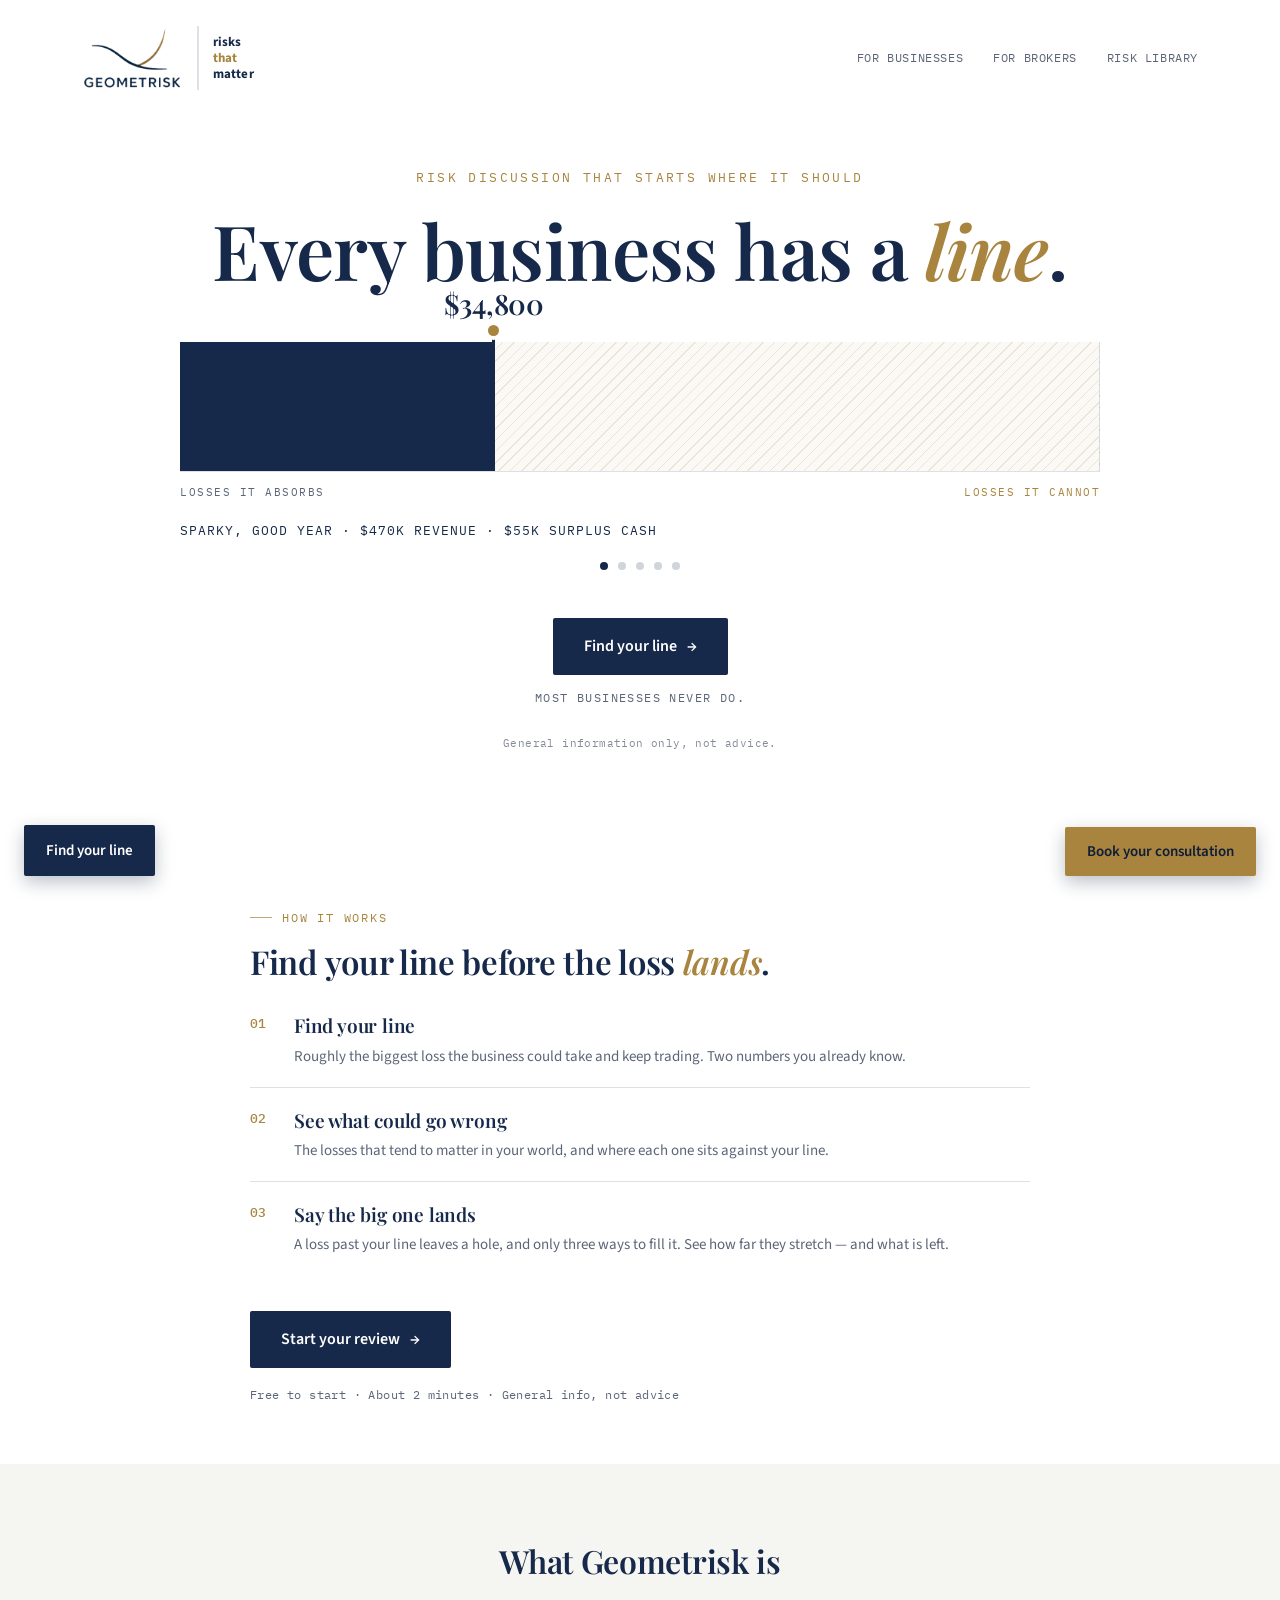
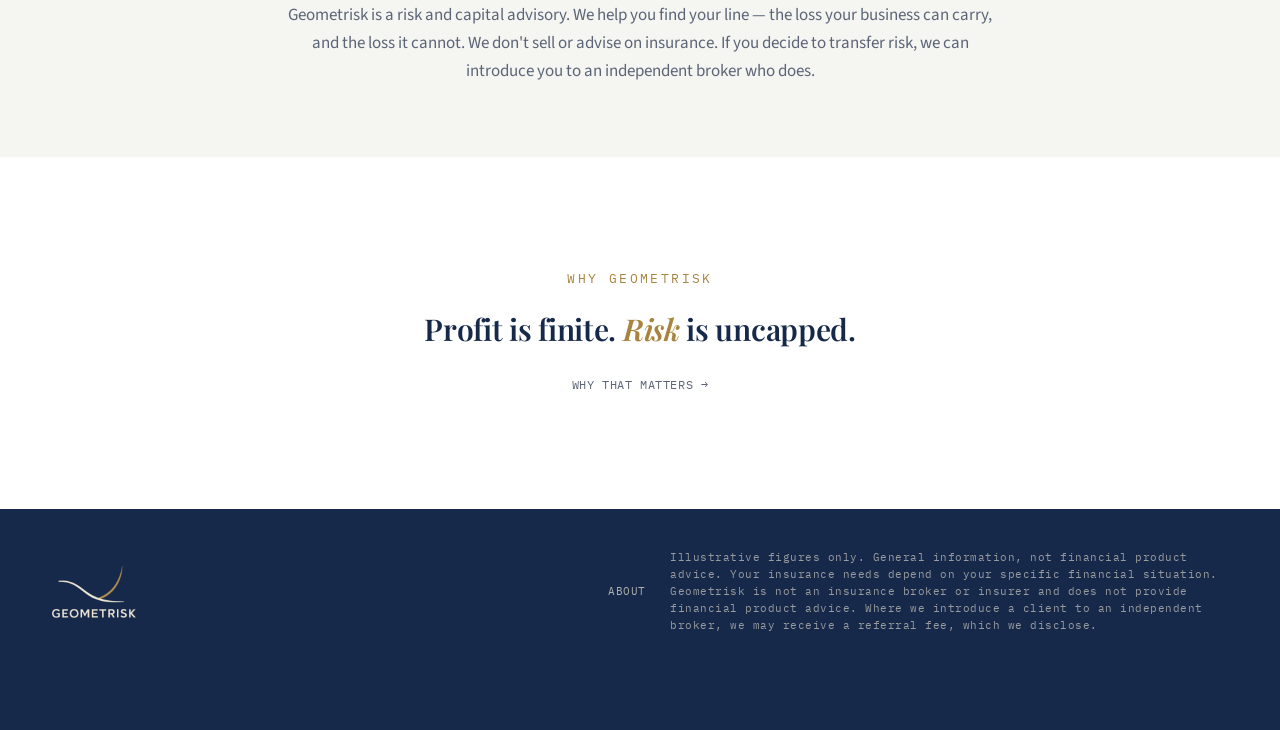
==== index.html @ 12a3a82d "Compliance: de-insure hero eyebrow, bare the broker referral, tighten fee disclosure Landing hero ey" ====
<!DOCTYPE html>
<html lang="en-AU">
<head>
<meta charset="UTF-8">
<meta name="viewport" content="width=device-width, initial-scale=1.0">
<title>Geometrisk · Every business has a line</title>
<meta name="description" content="Geometrisk is a risk and capital advisory. Find the loss your business can carry, and the line it cannot cross. General information only, not financial product advice.">
<link rel="preconnect" href="https://fonts.googleapis.com">
<link rel="preconnect" href="https://fonts.gstatic.com" crossorigin>
<link rel="icon" type="image/png" href="assets/geometrisk-logo.png">
<link href="https://fonts.googleapis.com/css2?family=Playfair+Display:ital,wght@0,500;0,600;0,700;1,500;1,600&family=Source+Sans+3:wght@300;400;500;600&family=IBM+Plex+Mono:wght@400;500&display=swap" rel="stylesheet">
<style>
  :root{
    --navy:#16294A; --deep:#0E1D38; --navy-2:#5A7099;
    --gold:#A8843E; --gold-soft:#C9A85F;
    --cream:#F5F5F2; --cream-hi:#FFFFFF;
    --ink:#1A2438; --muted:#5C6577;
    --line:rgba(22,41,74,.14);
    --line-light:rgba(241,232,214,.16);
    --serif:'Playfair Display',Georgia,serif;
    --body:'Source Sans 3',system-ui,sans-serif;
    --mono:'IBM Plex Mono',ui-monospace,monospace;
  }
  *{box-sizing:border-box;margin:0;padding:0}
  html{scroll-behavior:smooth}
  body{font-family:var(--body);color:var(--ink);background:var(--cream-hi);
       -webkit-font-smoothing:antialiased;line-height:1.55}

  /* ---------- nav ---------- */
  nav{position:relative;z-index:5;display:flex;align-items:center;
      justify-content:space-between;padding:26px 32px;max-width:1180px;margin:0 auto}
  .brand{display:flex;align-items:center;gap:14px}
  .brand .divider{width:2px;align-self:stretch;background:var(--line)}
  .brand .tagline{font-family:var(--body);font-weight:700;font-size:13px;letter-spacing:.2px;
                  text-transform:lowercase;line-height:1.25;color:var(--navy)}
  .brand .tagline .g{color:var(--gold)}
  .wordmark{text-decoration:none;display:flex;align-items:center}
  .wordmark .logoimg{height:64px;width:auto;display:block}
  .navlinks{display:flex;align-items:center;gap:30px}
  .navlinks a{font-family:var(--mono);font-size:12px;letter-spacing:.6px;text-transform:uppercase;
              color:var(--muted);text-decoration:none;transition:color .2s}
  .navlinks a:hover{color:var(--navy)}

  /* ---------- hero: the partition ---------- */
  .hero{padding:52px 32px 92px;max-width:1000px;margin:0 auto}
  .eyebrow{font-family:var(--mono);font-size:12.5px;letter-spacing:2.4px;text-transform:uppercase;
           color:var(--gold);margin-bottom:24px;text-align:center}
  h1{font-family:var(--serif);font-weight:600;font-size:clamp(40px,6.4vw,76px);
     line-height:1.03;letter-spacing:-.6px;color:var(--navy);text-align:center;margin:0 auto}
  h1 .ital{font-style:italic;color:var(--gold)}

  .lineblock{margin:52px auto 0;max-width:920px}
  .axis{position:relative;height:130px;border-bottom:1px solid var(--line)}

  .region{position:absolute;top:0;bottom:0;overflow:hidden}
  .region.carry{left:0;background:var(--navy);border-left:1px solid var(--line)}
  .region.cannot{right:0;border-right:1px solid var(--line);
    background:
      repeating-linear-gradient(-45deg, rgba(168,132,62,.18) 0 1px, transparent 1px 8px),
      rgba(168,132,62,.05);}

  .ghost{position:absolute;top:0;bottom:0;width:0;z-index:2;display:none}
  .ghost .gstroke{position:absolute;top:0;bottom:0;left:-1px;width:2px;background:var(--navy);opacity:.28}
  .ghost .gdot{position:absolute;top:-4px;left:-4px;width:8px;height:8px;border-radius:50%;
               background:var(--navy);opacity:.28}

  .theline{position:absolute;top:-12px;bottom:0;width:0;z-index:3}
  .theline .stroke{position:absolute;top:0;bottom:0;left:-1.25px;width:2.5px;background:var(--navy)}
  .theline .knob{position:absolute;top:-5px;left:-5.5px;width:11px;height:11px;border-radius:50%;
                 background:var(--gold);box-shadow:0 0 0 4px var(--cream-hi)}
  .theline .val{position:absolute;top:-48px;left:50%;transform:translateX(-50%);
                font-family:var(--serif);font-weight:600;font-size:28px;letter-spacing:-.3px;
                color:var(--navy);white-space:nowrap}

  .axislabels{margin-top:12px;display:flex;align-items:center;justify-content:space-between;
              font-family:var(--mono);font-size:11px;letter-spacing:1.5px;text-transform:uppercase}
  .axislabels .l{color:var(--muted)}
  .axislabels .r{color:var(--gold)}

  .herofade{transition:opacity .33s ease}
  .readout{margin-top:20px;display:flex;align-items:center;justify-content:space-between;
           gap:24px;flex-wrap:wrap}
  .who{font-family:var(--mono);font-size:12.5px;letter-spacing:1px;text-transform:uppercase;
       color:var(--navy);transition:color .3s ease}
  .dots{margin-top:22px;display:flex;justify-content:center;gap:10px}
  .dots button{width:8px;height:8px;border-radius:50%;border:none;padding:0;cursor:pointer;
               background:rgba(22,41,74,.2);transition:background .25s ease}
  .dots button.on{background:var(--navy)}

  .herocta{margin-top:48px;text-align:center}
  .herocta .sub{margin-top:14px;font-family:var(--mono);font-size:12px;letter-spacing:1.4px;
                text-transform:uppercase;color:var(--muted)}
  .herodisc{margin-top:28px;text-align:center;font-family:var(--mono);font-size:11px;
            letter-spacing:.4px;color:var(--muted);opacity:.75}

  /* ---------- panels ---------- */
  .split{display:block}
  .panel{padding:64px 32px 60px;max-width:844px;margin:0 auto}
  .panel.biz{background:var(--cream-hi)}
  .panel .plabel{font-family:var(--mono);font-size:12px;letter-spacing:1.8px;text-transform:uppercase;
                 margin-bottom:16px;display:flex;align-items:center;gap:10px}
  .panel.biz .plabel{color:var(--gold)}
  .plabel::before{content:"";width:22px;height:1px;background:currentColor;opacity:.7}
  .panel h2{font-family:var(--serif);font-weight:600;font-size:clamp(25px,2.9vw,33px);
            line-height:1.1;letter-spacing:-.3px;margin-bottom:32px}
  .panel.biz h2{color:var(--navy)}
  .panel h2 .ital{font-style:italic;color:var(--gold)}
  .steps{list-style:none;margin-bottom:36px}
  .step{display:flex;gap:18px;padding:18px 0;border-top:1px solid var(--line)}
  .step:first-child{border-top:none;padding-top:0}
  .step .num{font-family:var(--mono);font-size:13px;font-weight:500;padding-top:3px;min-width:26px}
  .panel.biz .num{color:var(--gold)}
  .step .txt strong{display:block;font-family:var(--serif);font-weight:600;font-size:19px;
                    letter-spacing:-.2px;margin-bottom:3px}
  .panel.biz .txt strong{color:var(--navy)}
  .step .txt span{font-size:15px;line-height:1.5}
  .panel.biz .txt span{color:var(--muted)}
  .cta{display:inline-flex;align-items:center;gap:10px;font-family:var(--body);font-weight:600;
       font-size:16px;padding:15px 30px;border-radius:2px;text-decoration:none;cursor:pointer;
       border:1px solid transparent;transition:all .22s ease}
  .cta .arw{transition:transform .22s ease}
  .cta:hover .arw{transform:translateX(4px)}
  .cta.solid{background:var(--navy);color:var(--cream-hi)}
  .cta.solid:hover{background:var(--deep)}
  .cta.gold{background:var(--gold);color:var(--deep)}
  .cta.gold:hover{background:var(--gold-soft)}
  .chips{margin-top:18px;font-family:var(--mono);font-size:11.5px;letter-spacing:.4px;color:var(--muted)}


  /* ---------- positioning band ---------- */
  .whatis{background:var(--cream);padding:72px 32px}
  .whatis .win{max-width:720px;margin:0 auto;text-align:center}
  .whatis h2{font-family:var(--serif);font-weight:600;font-size:clamp(24px,2.8vw,32px);
             letter-spacing:-.3px;color:var(--navy);margin-bottom:16px}
  .whatis p{font-size:17px;color:var(--muted);line-height:1.65}

  /* ---------- referral: floating button + panel ---------- */
  .fab{position:fixed;right:24px;bottom:24px;z-index:60;background:var(--gold);color:var(--deep);
       border:none;border-radius:2px;padding:14px 22px;font-family:var(--body);font-weight:600;
       font-size:15px;cursor:pointer;box-shadow:0 6px 18px rgba(14,29,56,.28);transition:background .22s ease}
  .fab:hover{background:var(--gold-soft)}
  .fabline{position:fixed;left:24px;bottom:24px;z-index:60;background:var(--navy);color:var(--cream-hi);
           border-radius:2px;padding:14px 22px;font-family:var(--body);font-weight:600;font-size:15px;
           text-decoration:none;box-shadow:0 6px 18px rgba(14,29,56,.28);transition:background .22s ease}
  .fabline:hover{background:var(--deep)}
  @media (max-width:700px){ .fabline{display:none} }
  .whygeo{padding:112px 32px;text-align:center}
  .whygeo .wgline{font-family:var(--serif);font-weight:600;font-size:clamp(23px,3vw,30px);
                  line-height:1.12;letter-spacing:-.3px;color:var(--navy);margin-bottom:26px}
  .whygeo .wgline .ital{font-style:italic;color:var(--gold)}
  .wglink{font-family:var(--mono);font-size:12px;letter-spacing:.6px;text-transform:uppercase;
          color:var(--muted);text-decoration:none;transition:color .2s}
  .wglink:hover{color:var(--gold)}
  .foot .fright{display:flex;align-items:center;gap:24px;flex-wrap:wrap}
  .fabout{font-family:var(--mono);font-size:11px;letter-spacing:.6px;text-transform:uppercase;
          color:rgba(241,232,214,.7);text-decoration:none;transition:color .2s}
  .fabout:hover{color:#fff}
  .overlay{position:fixed;inset:0;z-index:70;background:rgba(14,29,56,.55);display:none;
           align-items:flex-start;justify-content:center;padding:6vh 20px 40px;overflow-y:auto}
  .overlay.open{display:flex}
  .modal{background:var(--cream-hi);border-radius:4px;max-width:480px;width:100%;
         padding:34px 32px;position:relative}
  .modal .mclose{position:absolute;top:12px;right:12px;background:none;border:none;font-size:24px;
                 line-height:1;color:var(--muted);cursor:pointer;padding:6px}
  .modal .mclose:hover{color:var(--navy)}
  .modal h3{font-family:var(--serif);font-weight:600;font-size:24px;color:var(--navy);
            line-height:1.15;margin-bottom:10px}
  .modal .mnote{font-size:14px;color:var(--muted);margin-bottom:20px}
  .modal.booking{max-width:820px}
  #bookingEmbed iframe{display:block;width:100%;height:620px;border:1px solid var(--line);border-radius:4px;background:#fff}

  footer{background:var(--navy);color:rgba(241,232,214,.6);padding:40px 32px 96px}
  .foot{max-width:1180px;margin:0 auto;display:flex;align-items:center;
        justify-content:space-between;gap:24px;flex-wrap:wrap}
  .foot .fmark{display:flex;align-items:center;text-decoration:none}
  .foot .fmark img{height:56px;width:auto;display:block}
  .foot .disc{font-family:var(--mono);font-size:11px;letter-spacing:.5px;max-width:560px}

  a:focus-visible,.cta:focus-visible{outline:2px solid var(--gold);outline-offset:3px;border-radius:2px}
  @media (prefers-reduced-motion:reduce){
    .region,.theline,.who,.herofade{transition:none}
    html{scroll-behavior:auto}
  }
  @media (max-width:860px){
    .panel{padding:48px 30px}
    .navlinks{display:none}
    .hero{padding:28px 24px 64px}
    .lineblock{margin-top:44px}
    .axis{height:108px}
    .theline .val{font-size:22px;top:-42px}
    .axislabels{font-size:9.5px;letter-spacing:1px}
    .readout{flex-direction:column;gap:14px}
  }
</style>
</head>
<body>

<nav>
  <div class="brand">
    <a class="wordmark" href="#">
      <img class="logoimg" src="assets/geometrisk-logo.png" alt="Geometrisk">
    </a>
    <div class="divider"></div>
    <div class="tagline">risks<br><span class="g">that</span><br>matter</div>
  </div>
  <div class="navlinks">
    <a href="#businesses">For businesses</a>
    <a href="for-brokers.html">For brokers</a>
    <a href="methodology.html">Risk Library</a>
  </div>
</nav>

<!-- ============ HERO: THE PARTITION ============ -->
<header class="hero">
  <div class="eyebrow">Risk discussion that starts where it should</div>
  <h1>Every business has a <span class="ital">line</span>.</h1>

  <div class="lineblock">
    <div class="herofade" id="heroFade">
      <div class="axis">
        <div class="region carry" id="regionCarry" style="right:65.9%"></div>
        <div class="region cannot" id="regionCannot" style="left:34.1%"></div>
        <div class="ghost" id="ghostTick"><span class="gstroke"></span><span class="gdot"></span></div>
        <div class="theline" id="theline" style="left:34.1%">
          <span class="val" id="lineVal">$34,800</span>
          <span class="stroke"></span>
          <span class="knob"></span>
        </div>
      </div>
      <div class="axislabels">
        <span class="l">Losses it absorbs</span>
        <span class="r">Losses it cannot</span>
      </div>
      <div class="readout">
        <div class="who" id="who">Sparky, good year · $470k revenue · $55k surplus cash</div>
      </div>
    </div>
    <div class="dots" id="heroDots"></div>

    <div class="herocta">
      <a class="cta solid" href="find-your-line.html">Find your line <span class="arw">&rarr;</span></a>
      <div class="sub">Most businesses never do.</div>
    </div>
    <div class="herodisc">General information only, not advice.</div>
  </div>
</header>

<!-- ============ FOR BUSINESSES ============ -->
<main class="split">
  <section class="panel biz" id="businesses">
    <div class="plabel">How it works</div>
    <h2>Find your line before the loss <span class="ital">lands</span>.</h2>
    <ol class="steps">
      <li class="step"><span class="num">01</span><span class="txt">
        <strong>Find your line</strong>
        <span>Roughly the biggest loss the business could take and keep trading. Two numbers you already know.</span></span></li>
      <li class="step"><span class="num">02</span><span class="txt">
        <strong>See what could go wrong</strong>
        <span>The losses that tend to matter in your world, and where each one sits against your line.</span></span></li>
      <li class="step"><span class="num">03</span><span class="txt">
        <strong>Say the big one lands</strong>
        <span>A loss past your line leaves a hole, and only three ways to fill it. See how far they stretch &mdash; and what is left.</span></span></li>
    </ol>
    <a class="cta solid" href="find-your-line.html">Start your review <span class="arw">&rarr;</span></a>
    <div class="chips">Free to start · About 2 minutes · General info, not advice</div>
  </section>
</main>

<!-- ============ WHAT GEOMETRISK IS ============ -->
<section class="whatis">
  <div class="win">
    <h2>What Geometrisk is</h2>
    <p>Geometrisk is a risk and capital advisory. We help you find your line &mdash; the loss your business can carry, and the loss it cannot. We don't sell or advise on insurance. If you decide to transfer risk, we can introduce you to an independent broker who does.</p>
  </div>
</section>

<button class="fab" id="fabAdvisor" type="button">Book your consultation</button>

<a class="fabline" href="find-your-line.html">Find your line</a>

<div class="overlay" id="advOverlay" role="dialog" aria-modal="true" aria-labelledby="advTitle">
  <div class="modal booking">
    <button class="mclose" id="advClose" type="button" aria-label="Close">&times;</button>
    <h3 id="advTitle">Book your consultation</h3>
    <p class="mnote">A 30-minute look at your line and your list, and a couple of moves you can actually make. No pitch. Pick a time that suits.</p>
    <div id="bookingEmbed">
      <iframe id="bookingFrame" title="Book a consultation" loading="lazy"
              data-src="https://calendar.google.com/calendar/appointments/schedules/AcZssZ0TeMW59az6l0kuB2lBWGXXpeA4s1Cl8Jg3SaHPuk0Yoe3REX5TW5AF_lgUrPgbJNw7KQ0ZUQzE?gv=true"
              src="about:blank" frameborder="0"></iframe>
    </div>
  </div>
</div>

<!-- ============ WHY GEOMETRISK ============ -->
<section class="whygeo">
  <div class="eyebrow">Why Geometrisk</div>
  <div class="wgline">Profit is finite. <span class="ital">Risk</span> is uncapped.</div>
  <a class="wglink" href="about.html">Why that matters &rarr;</a>
</section>

<footer>
  <div class="foot">
    <a class="fmark" href="index.html" aria-label="Geometrisk">
      <img src="assets/geometrisk-logo-light.png" alt="Geometrisk">
    </a>
    <div class="fright">
      <a class="fabout" href="about.html">About</a>
      <div class="disc">Illustrative figures only. General information, not financial product advice. Your insurance needs depend on your specific financial situation. Geometrisk is not an insurance broker or insurer and does not provide financial product advice. Where we introduce a client to an independent broker, we may receive a referral fee, which we disclose.</div>
    </div>
  </div>
</footer>

<script>
(function(){
  var reduce = window.matchMedia('(prefers-reduced-motion: reduce)').matches;
  var fmtFull=function(n){ return '$'+n.toLocaleString('en-AU'); };

  /* ---------------- HERO: the partition ---------------- */
  // Each business appears in a good year, then slides to its lean year.
  // Marker position = ln((line / revenue) * 52) / ln(52) as a %, floored at
  // 2% — precomputed to match the Step 1 calculator; never placed by hand.
  var BUSINESSES=[
    { good:{line:34800,  pos:34.1, caption:'Sparky, good year · $470k revenue · $55k surplus cash'},
      lean:{line:12600,  pos:15.9, caption:'Sparky, lean year · $350k revenue · $20k surplus cash'} },
    { good:{line:82200,  pos:37.3, caption:'Café, good year · $980k revenue · $130k surplus cash'},
      lean:{line:31600,  pos:19.5, caption:'Café, lean year · $760k revenue · $50k surplus cash'} },
    { good:{line:94800,  pos:29.3, caption:'Shop, good year · $1.55m revenue · $150k surplus cash'},
      lean:{line:34800,  pos:11.5, caption:'Shop, lean year · $1.15m revenue · $55k surplus cash'} },
    { good:{line:151700, pos:44.7, caption:'Dental practice, good year · $1.35m revenue · $240k surplus cash'},
      lean:{line:63200,  pos:28.9, caption:'Dental practice, lean year · $1.05m revenue · $100k surplus cash'} },
    { good:{line:126400, pos:6.9,  caption:'Timber mill, good year · $5.0m revenue · $200k surplus cash'},
      lean:{line:44200,  pos:2.0,  caption:'Timber mill, lean year · $3.8m revenue · $70k surplus cash'} }
  ];
  var HOLD=2500, SLIDE=1100, FADE=330, MUTED_NAVY='#7C8AA3';
  var easeHero=function(t){ return t<.5 ? 2*t*t : 1-Math.pow(-2*t+2,2)/2; };
  var carry=document.getElementById('regionCarry'),
      cannot=document.getElementById('regionCannot'),
      tl=document.getElementById('theline'),
      val=document.getElementById('lineVal'),
      who=document.getElementById('who'),
      heroFade=document.getElementById('heroFade'),
      ghost=document.getElementById('ghostTick'),
      dotsEl=document.getElementById('heroDots'),
      heroTimers=[], heroRaf=null, bizIdx=0;

  function heroPos(p){
    var pct=Math.max(2,Math.min(100,p));
    carry.style.right=(100-pct)+'%';
    cannot.style.left=pct+'%';
    tl.style.left=pct+'%';
  }
  function heroVal(n){ val.textContent=fmtFull(Math.round(n)); }

  var heroDots=BUSINESSES.map(function(_,i){
    var b=document.createElement('button');
    b.type='button';
    b.setAttribute('aria-label','Show business '+(i+1));
    b.addEventListener('click',function(){ showBiz(i); });
    dotsEl.appendChild(b);
    return b;
  });

  function showBiz(i){
    heroTimers.forEach(clearTimeout); heroTimers=[];
    if(heroRaf) cancelAnimationFrame(heroRaf);
    bizIdx=i;
    heroDots.forEach(function(d,j){ d.className = j===i ? 'on' : ''; });
    var biz=BUSINESSES[i];
    ghost.style.display='none';
    heroFade.style.opacity='1';
    who.textContent=biz.good.caption;
    who.style.color='var(--navy)';
    heroPos(biz.good.pos); heroVal(biz.good.line);

    heroTimers.push(setTimeout(function(){
      ghost.style.left=biz.good.pos+'%';
      ghost.style.display='block';
      who.textContent=biz.lean.caption;
      who.style.color=MUTED_NAVY;
      if(reduce){
        heroPos(biz.lean.pos); heroVal(biz.lean.line);
      } else {
        var start=performance.now();
        var step=function(now){
          var t=Math.min(1,(now-start)/SLIDE), e=easeHero(t);
          heroVal(biz.good.line+(biz.lean.line-biz.good.line)*e);
          heroPos(biz.good.pos+(biz.lean.pos-biz.good.pos)*e);
          if(t<1) heroRaf=requestAnimationFrame(step);
        };
        heroRaf=requestAnimationFrame(step);
      }
    },HOLD));

    var leanEnd=HOLD+(reduce?0:SLIDE)+HOLD;
    heroTimers.push(setTimeout(function(){ heroFade.style.opacity='0'; },leanEnd));
    heroTimers.push(setTimeout(function(){ showBiz((bizIdx+1)%BUSINESSES.length); },leanEnd+FADE));
  }
  showBiz(0);

})();
</script>



<script>
/* ---------------- BOOKING: floating button + calendar modal ---------------- */
(function(){
  "use strict";
  var overlay=document.getElementById('advOverlay'),
      frame=document.getElementById('bookingFrame');

  function open(){
    // load the Google Appointment Schedule on first open only
    if(frame.getAttribute('src')==='about:blank') frame.setAttribute('src',frame.dataset.src);
    overlay.classList.add('open');document.body.style.overflow='hidden';
  }
  function close(){overlay.classList.remove('open');document.body.style.overflow='';}
  document.getElementById('fabAdvisor').addEventListener('click',open);
  document.getElementById('advClose').addEventListener('click',close);
  overlay.addEventListener('click',function(e){if(e.target===overlay)close();});
  document.addEventListener('keydown',function(e){if(e.key==='Escape'&&overlay.classList.contains('open'))close();});
})();
</script>

</body>
</html>
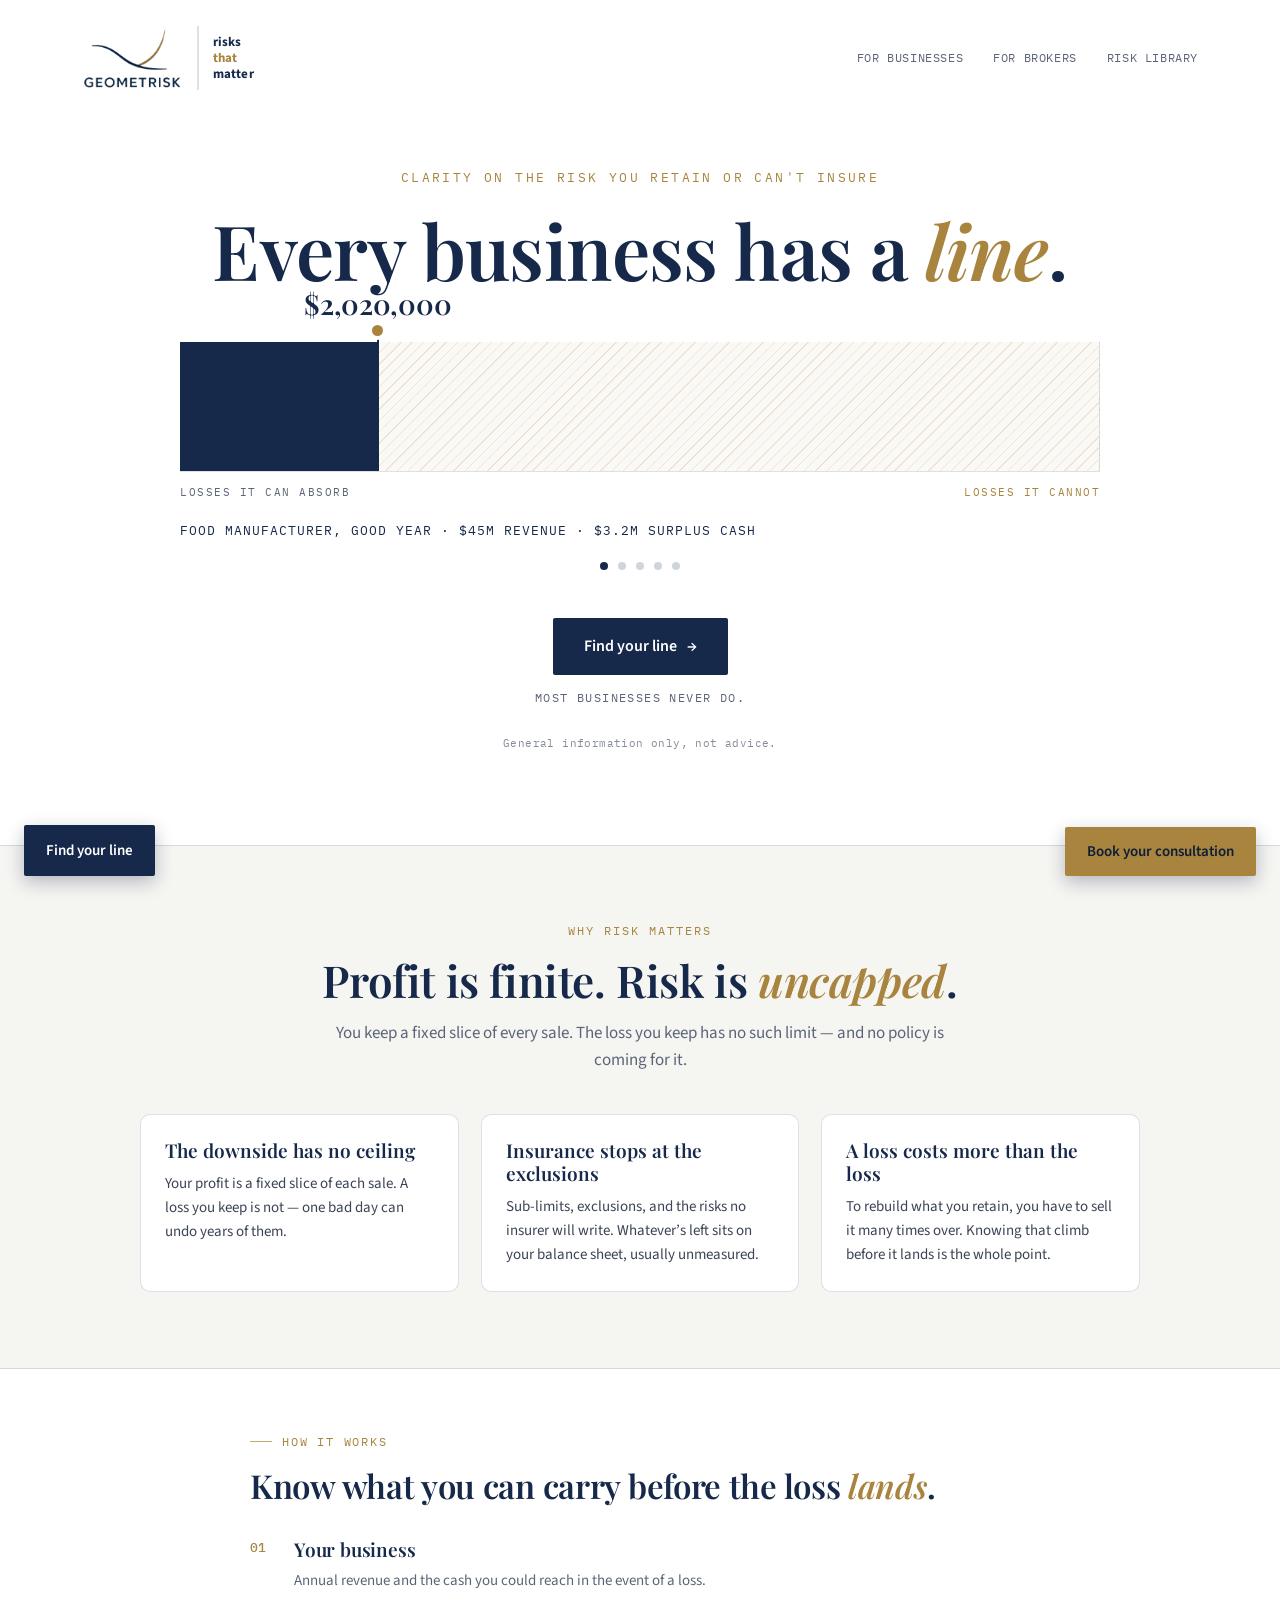
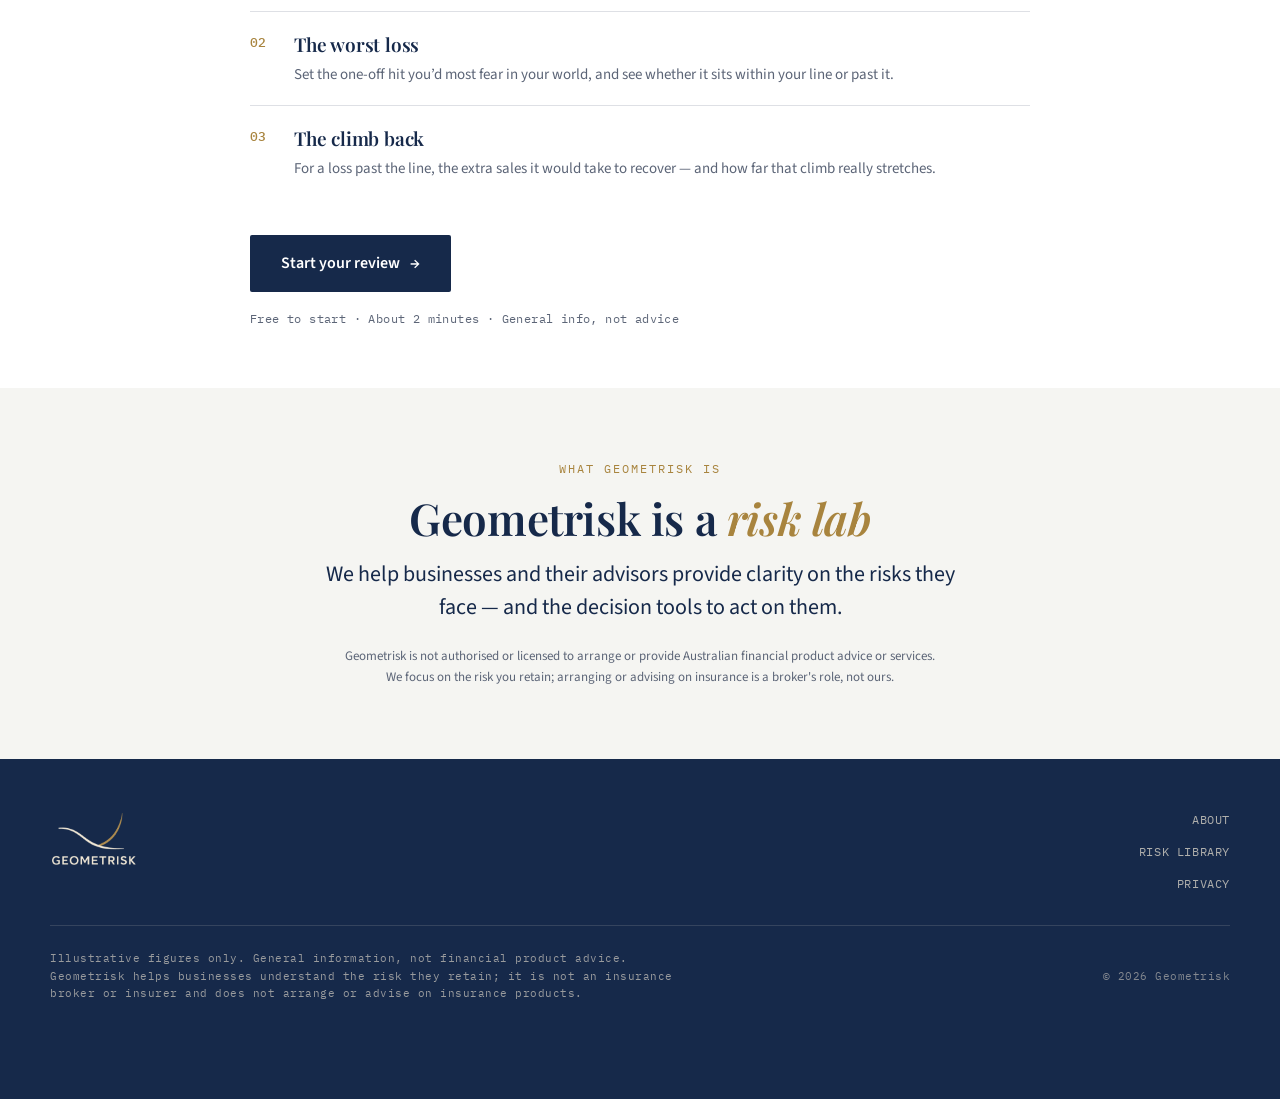
==== commit 372db29e: "Landing copy, footer nav, privacy policy, live form endpoint - Rework landing 'How it works' and 'Wh" ====
--- a/index.html
+++ b/index.html
@@ -129,10 +129,70 @@
 
   /* ---------- positioning band ---------- */
   .whatis{background:var(--cream);padding:72px 32px}
-  .whatis .win{max-width:720px;margin:0 auto;text-align:center}
-  .whatis h2{font-family:var(--serif);font-weight:600;font-size:clamp(24px,2.8vw,32px);
-             letter-spacing:-.3px;color:var(--navy);margin-bottom:16px}
-  .whatis p{font-size:17px;color:var(--muted);line-height:1.65}
+  .whatis .win{max-width:760px;margin:0 auto;text-align:center}
+  .whatis h2{font-family:var(--serif);font-weight:600;font-size:clamp(28px,3.8vw,44px);
+             line-height:1.08;letter-spacing:-.4px;color:var(--navy);margin-bottom:16px}
+  .whatis h2 .ital{font-style:italic;color:var(--gold)}
+  .whatis strong{font-weight:700;color:var(--navy)}
+  .whatis strong.g{color:var(--gold)}
+  .whatis .wlead{font-size:clamp(18px,2.2vw,22px);line-height:1.5;color:var(--navy);
+                 max-width:640px;margin:0 auto 22px}
+  .whatis .qintro{font-size:16px;color:var(--muted);line-height:1.55;max-width:560px;margin:0 auto}
+  .whatis .qbox{list-style:none;max-width:680px;margin:26px auto 30px;padding:0;text-align:left;
+                display:grid;grid-template-columns:repeat(auto-fit,minmax(230px,1fr));gap:16px 40px}
+  .whatis .qbox li{position:relative;padding-left:22px;font-size:16px;color:var(--navy);line-height:1.5}
+  .whatis .qbox li::before{content:"";position:absolute;left:2px;top:9px;width:7px;height:7px;
+                           border-radius:50%;background:var(--gold)}
+  .whatis .wdisc{font-size:13px;color:var(--muted);line-height:1.6;max-width:600px;margin:0 auto}
+
+  /* Why it matters — qualitative */
+  .whymatters{background:var(--cream);padding:76px 32px;border-top:1px solid var(--line);border-bottom:1px solid var(--line)}
+  .whymatters .win{max-width:1000px;margin:0 auto;text-align:center}
+  .whymatters .wmtag,.whatis .wmtag{font-family:var(--mono);font-size:12px;letter-spacing:2px;text-transform:uppercase;color:var(--gold);margin-bottom:16px}
+  .whymatters h2{font-family:var(--serif);font-weight:600;font-size:clamp(28px,3.8vw,44px);line-height:1.08;letter-spacing:-.4px;color:var(--navy);margin-bottom:16px}
+  .whymatters h2 .ital{font-style:italic;color:var(--gold)}
+  .whymatters .wmlead{font-size:17px;color:var(--muted);line-height:1.6;max-width:620px;margin:0 auto 40px}
+  .wmgrid{display:grid;grid-template-columns:repeat(3,1fr);gap:22px;text-align:left}
+  .wmcard{background:var(--cream-hi);border:1px solid var(--line);border-radius:10px;padding:24px 24px}
+  .wmcard h4{font-family:var(--serif);font-weight:600;font-size:19px;color:var(--navy);margin-bottom:10px;line-height:1.2}
+  .wmcard p{font-size:15px;line-height:1.6;color:var(--ink);opacity:.85}
+  @media(max-width:760px){ .wmgrid{grid-template-columns:1fr} }
+
+  /* Why that matters — recovery calculator */
+  .whyfin{background:var(--cream-hi);padding:78px 32px;border-top:1px solid var(--line)}
+  .whyfin .win{max-width:760px;margin:0 auto;text-align:center}
+  .whyfin .plabel{font-family:var(--mono);font-size:12px;letter-spacing:2px;text-transform:uppercase;
+                  color:var(--gold);margin-bottom:16px}
+  .whyfin h2{font-family:var(--serif);font-weight:600;font-size:clamp(28px,3.6vw,44px);
+             line-height:1.08;letter-spacing:-.4px;color:var(--navy);margin-bottom:16px}
+  .whyfin h2 .ital{font-style:italic;color:var(--gold)}
+  .whyfin .lead{font-size:17px;color:var(--muted);line-height:1.6;max-width:600px;margin:0 auto 30px}
+
+  .recover{max-width:620px;margin:0 auto;text-align:left;border:1px solid var(--line);
+           border-radius:10px;background:var(--cream);padding:26px 28px 28px}
+  .recover .ctrls{display:grid;grid-template-columns:1fr 1fr;gap:22px 30px;margin-bottom:24px}
+  .recover .clab{font-family:var(--mono);font-size:11px;letter-spacing:1.2px;text-transform:uppercase;
+                 color:var(--muted);margin-bottom:6px}
+  .recover .val{display:block;font-family:var(--serif);font-weight:600;font-size:23px;
+                color:var(--navy);margin-bottom:10px;line-height:1}
+  .recover input[type=range]{width:100%;accent-color:var(--gold);cursor:pointer;margin:0}
+  .recover .head{font-size:17px;color:var(--navy);line-height:1.5;margin:2px 0 22px}
+  .recover .head b{color:var(--gold);font-weight:700;white-space:nowrap}
+  .recover .barrow{margin-bottom:16px}
+  .recover .barrow:last-of-type{margin-bottom:0}
+  .recover .barlab{display:flex;justify-content:space-between;align-items:baseline;gap:12px;
+                   font-family:var(--mono);font-size:11px;letter-spacing:.5px;text-transform:uppercase;
+                   color:var(--muted);margin-bottom:6px}
+  .recover .barlab b{font-family:var(--serif);font-size:15px;letter-spacing:0;text-transform:none;
+                     font-weight:600;color:var(--navy)}
+  .recover .track{height:26px;background:rgba(22,41,74,.06);border-radius:4px;overflow:hidden}
+  .recover .fill{height:100%;border-radius:4px}
+  .recover .fill.rev{background:var(--navy);width:100%}
+  .recover .fill.prof{background:var(--gold);width:12%;transition:width .3s ease}
+  .recover .mult{margin-top:22px;padding-top:18px;border-top:1px solid var(--line);
+                 font-size:15px;line-height:1.5;color:var(--muted);text-align:center}
+  .recover .mult b{color:var(--navy);font-weight:700}
+  @media (max-width:560px){ .recover .ctrls{grid-template-columns:1fr;gap:18px} }
 
   /* ---------- referral: floating button + panel ---------- */
   .fab{position:fixed;right:24px;bottom:24px;z-index:60;background:var(--gold);color:var(--deep);
@@ -144,17 +204,18 @@
            text-decoration:none;box-shadow:0 6px 18px rgba(14,29,56,.28);transition:background .22s ease}
   .fabline:hover{background:var(--deep)}
   @media (max-width:700px){ .fabline{display:none} }
-  .whygeo{padding:112px 32px;text-align:center}
+  .whygeo{padding:88px 32px;text-align:center;background:var(--cream);
+          border-top:1px solid var(--line);border-bottom:1px solid var(--line)}
   .whygeo .wgline{font-family:var(--serif);font-weight:600;font-size:clamp(23px,3vw,30px);
                   line-height:1.12;letter-spacing:-.3px;color:var(--navy);margin-bottom:26px}
   .whygeo .wgline .ital{font-style:italic;color:var(--gold)}
   .wglink{font-family:var(--mono);font-size:12px;letter-spacing:.6px;text-transform:uppercase;
           color:var(--muted);text-decoration:none;transition:color .2s}
   .wglink:hover{color:var(--gold)}
-  .foot .fright{display:flex;align-items:center;gap:24px;flex-wrap:wrap}
-  .fabout{font-family:var(--mono);font-size:11px;letter-spacing:.6px;text-transform:uppercase;
+  .fnav{display:flex;flex-direction:column;gap:13px;align-items:flex-end;margin:0 0 0 auto;padding:0;text-align:right}
+  .fnav a{font-family:var(--mono);font-size:12px;letter-spacing:.6px;text-transform:uppercase;
           color:rgba(241,232,214,.7);text-decoration:none;transition:color .2s}
-  .fabout:hover{color:#fff}
+  .fnav a:hover{color:#fff}
   .overlay{position:fixed;inset:0;z-index:70;background:rgba(14,29,56,.55);display:none;
            align-items:flex-start;justify-content:center;padding:6vh 20px 40px;overflow-y:auto}
   .overlay.open{display:flex}
@@ -169,12 +230,17 @@
   .modal.booking{max-width:820px}
   #bookingEmbed iframe{display:block;width:100%;height:620px;border:1px solid var(--line);border-radius:4px;background:#fff}
 
-  footer{background:var(--navy);color:rgba(241,232,214,.6);padding:40px 32px 96px}
-  .foot{max-width:1180px;margin:0 auto;display:flex;align-items:center;
-        justify-content:space-between;gap:24px;flex-wrap:wrap}
+  footer{background:var(--navy);color:rgba(241,232,214,.6);padding:52px 32px 96px}
+  .foot{max-width:1180px;margin:0 auto;display:flex;align-items:flex-start;
+        justify-content:flex-start;gap:32px;flex-wrap:wrap}
   .foot .fmark{display:flex;align-items:center;text-decoration:none}
   .foot .fmark img{height:56px;width:auto;display:block}
-  .foot .disc{font-family:var(--mono);font-size:11px;letter-spacing:.5px;max-width:560px}
+  .footbar{max-width:1180px;margin:32px auto 0;padding-top:24px;
+           border-top:1px solid rgba(241,232,214,.14);display:flex;align-items:center;
+           justify-content:space-between;gap:20px;flex-wrap:wrap}
+  .footbar .disc{font-family:var(--mono);font-size:11px;letter-spacing:.5px;line-height:1.6;max-width:640px}
+  .footbar .fcopy{font-family:var(--mono);font-size:11px;letter-spacing:.5px;color:rgba(241,232,214,.5);white-space:nowrap}
+  @media(max-width:640px){ .fnav{align-items:flex-start} .footbar{margin-top:26px} }
 
   a:focus-visible,.cta:focus-visible{outline:2px solid var(--gold);outline-offset:3px;border-radius:2px}
   @media (prefers-reduced-motion:reduce){
@@ -212,27 +278,27 @@
 
 <!-- ============ HERO: THE PARTITION ============ -->
 <header class="hero">
-  <div class="eyebrow">Risk discussion that starts where it should</div>
+  <div class="eyebrow">Clarity on the risk you retain or can't insure</div>
   <h1>Every business has a <span class="ital">line</span>.</h1>
 
   <div class="lineblock">
     <div class="herofade" id="heroFade">
       <div class="axis">
-        <div class="region carry" id="regionCarry" style="right:65.9%"></div>
-        <div class="region cannot" id="regionCannot" style="left:34.1%"></div>
+        <div class="region carry" id="regionCarry" style="right:78.5%"></div>
+        <div class="region cannot" id="regionCannot" style="left:21.5%"></div>
         <div class="ghost" id="ghostTick"><span class="gstroke"></span><span class="gdot"></span></div>
-        <div class="theline" id="theline" style="left:34.1%">
-          <span class="val" id="lineVal">$34,800</span>
+        <div class="theline" id="theline" style="left:21.5%">
+          <span class="val" id="lineVal">$2,020,000</span>
           <span class="stroke"></span>
           <span class="knob"></span>
         </div>
       </div>
       <div class="axislabels">
-        <span class="l">Losses it absorbs</span>
+        <span class="l">Losses it can absorb</span>
         <span class="r">Losses it cannot</span>
       </div>
       <div class="readout">
-        <div class="who" id="who">Sparky, good year · $470k revenue · $55k surplus cash</div>
+        <div class="who" id="who">Food manufacturer, good year · $45m revenue · $3.2m surplus cash</div>
       </div>
     </div>
     <div class="dots" id="heroDots"></div>
@@ -245,32 +311,49 @@
   </div>
 </header>
 
+<!-- ============ WHY IT MATTERS ============ -->
+<section class="whymatters">
+  <div class="win">
+    <div class="wmtag">Why Risk Matters</div>
+    <h2>Profit is finite. Risk is <span class="ital">uncapped</span>.</h2>
+    <p class="wmlead">You keep a fixed slice of every sale. The loss you keep has no such limit &mdash; and no policy is coming for it.</p>
+    <div class="wmgrid">
+      <div class="wmcard"><h4>The downside has no ceiling</h4><p>Your profit is a fixed slice of each sale. A loss you keep is not &mdash; one bad day can undo years of them.</p></div>
+      <div class="wmcard"><h4>Insurance stops at the exclusions</h4><p>Sub-limits, exclusions, and the risks no insurer will write. Whatever&rsquo;s left sits on your balance sheet, usually unmeasured.</p></div>
+      <div class="wmcard"><h4>A loss costs more than the loss</h4><p>To rebuild what you retain, you have to sell it many times over. Knowing that climb before it lands is the whole point.</p></div>
+    </div>
+  </div>
+</section>
+
 <!-- ============ FOR BUSINESSES ============ -->
 <main class="split">
   <section class="panel biz" id="businesses">
     <div class="plabel">How it works</div>
-    <h2>Find your line before the loss <span class="ital">lands</span>.</h2>
+    <h2>Know what you can carry before the loss <span class="ital">lands</span>.</h2>
     <ol class="steps">
       <li class="step"><span class="num">01</span><span class="txt">
-        <strong>Find your line</strong>
-        <span>Roughly the biggest loss the business could take and keep trading. Two numbers you already know.</span></span></li>
+        <strong>Your business</strong>
+        <span>Annual revenue and the cash you could reach in the event of a loss.</span></span></li>
       <li class="step"><span class="num">02</span><span class="txt">
-        <strong>See what could go wrong</strong>
-        <span>The losses that tend to matter in your world, and where each one sits against your line.</span></span></li>
+        <strong>The worst loss</strong>
+        <span>Set the one-off hit you&rsquo;d most fear in your world, and see whether it sits within your line or past it.</span></span></li>
       <li class="step"><span class="num">03</span><span class="txt">
-        <strong>Say the big one lands</strong>
-        <span>A loss past your line leaves a hole, and only three ways to fill it. See how far they stretch &mdash; and what is left.</span></span></li>
+        <strong>The climb back</strong>
+        <span>For a loss past the line, the extra sales it would take to recover &mdash; and how far that climb really stretches.</span></span></li>
     </ol>
     <a class="cta solid" href="find-your-line.html">Start your review <span class="arw">&rarr;</span></a>
     <div class="chips">Free to start · About 2 minutes · General info, not advice</div>
   </section>
 </main>
 
+
 <!-- ============ WHAT GEOMETRISK IS ============ -->
 <section class="whatis">
   <div class="win">
-    <h2>What Geometrisk is</h2>
-    <p>Geometrisk is a risk and capital advisory. We help you find your line &mdash; the loss your business can carry, and the loss it cannot. We don't sell or advise on insurance. If you decide to transfer risk, we can introduce you to an independent broker who does.</p>
+    <div class="wmtag">What Geometrisk is</div>
+    <h2>Geometrisk is a <span class="ital">risk lab</span></h2>
+    <p class="wlead">We help businesses and their advisors provide clarity on the risks they face &mdash; and the decision tools to act on them.</p>
+    <p class="wdisc">Geometrisk is not authorised or licensed to arrange or provide Australian financial product advice or services. We focus on the risk you retain; arranging or advising on insurance is a broker's role, not ours.</p>
   </div>
 </section>
 
@@ -291,22 +374,20 @@
   </div>
 </div>
 
-<!-- ============ WHY GEOMETRISK ============ -->
-<section class="whygeo">
-  <div class="eyebrow">Why Geometrisk</div>
-  <div class="wgline">Profit is finite. <span class="ital">Risk</span> is uncapped.</div>
-  <a class="wglink" href="about.html">Why that matters &rarr;</a>
-</section>
-
 <footer>
   <div class="foot">
     <a class="fmark" href="index.html" aria-label="Geometrisk">
       <img src="assets/geometrisk-logo-light.png" alt="Geometrisk">
     </a>
-    <div class="fright">
-      <a class="fabout" href="about.html">About</a>
-      <div class="disc">Illustrative figures only. General information, not financial product advice. Your insurance needs depend on your specific financial situation. Geometrisk is not an insurance broker or insurer and does not provide financial product advice. Where we introduce a client to an independent broker, we may receive a referral fee, which we disclose.</div>
-    </div>
+    <nav class="fnav" aria-label="Footer">
+      <a href="about.html">About</a>
+      <a href="methodology.html">Risk Library</a>
+      <a href="privacy.html">Privacy</a>
+    </nav>
+  </div>
+  <div class="footbar">
+    <div class="disc">Illustrative figures only. General information, not financial product advice. Geometrisk helps businesses understand the risk they retain; it is not an insurance broker or insurer and does not arrange or advise on insurance products.</div>
+    <div class="fcopy">&copy; 2026 Geometrisk</div>
   </div>
 </footer>
 
@@ -320,16 +401,16 @@
   // Marker position = ln((line / revenue) * 52) / ln(52) as a %, floored at
   // 2% — precomputed to match the Step 1 calculator; never placed by hand.
   var BUSINESSES=[
-    { good:{line:34800,  pos:34.1, caption:'Sparky, good year · $470k revenue · $55k surplus cash'},
-      lean:{line:12600,  pos:15.9, caption:'Sparky, lean year · $350k revenue · $20k surplus cash'} },
-    { good:{line:82200,  pos:37.3, caption:'Café, good year · $980k revenue · $130k surplus cash'},
-      lean:{line:31600,  pos:19.5, caption:'Café, lean year · $760k revenue · $50k surplus cash'} },
-    { good:{line:94800,  pos:29.3, caption:'Shop, good year · $1.55m revenue · $150k surplus cash'},
-      lean:{line:34800,  pos:11.5, caption:'Shop, lean year · $1.15m revenue · $55k surplus cash'} },
-    { good:{line:151700, pos:44.7, caption:'Dental practice, good year · $1.35m revenue · $240k surplus cash'},
-      lean:{line:63200,  pos:28.9, caption:'Dental practice, lean year · $1.05m revenue · $100k surplus cash'} },
-    { good:{line:126400, pos:6.9,  caption:'Timber mill, good year · $5.0m revenue · $200k surplus cash'},
-      lean:{line:44200,  pos:2.0,  caption:'Timber mill, lean year · $3.8m revenue · $70k surplus cash'} }
+    { good:{line:2020000, pos:21.5, caption:'Food manufacturer, good year · $45m revenue · $3.2m surplus cash'},
+      lean:{line:1010000, pos:8.2,  caption:'Food manufacturer, lean year · $38m revenue · $1.6m surplus cash'} },
+    { good:{line:1330000, pos:22.9, caption:'Freight operator, good year · $28m revenue · $2.1m surplus cash'},
+      lean:{line:630000,  pos:10.1, caption:'Freight operator, lean year · $22m revenue · $1.0m surplus cash'} },
+    { good:{line:3480000, pos:22.3, caption:'Civil contractor, good year · $75m revenue · $5.5m surplus cash'},
+      lean:{line:1770000, pos:10.8, caption:'Civil contractor, lean year · $60m revenue · $2.8m surplus cash'} },
+    { good:{line:1770000, pos:41.3, caption:'SaaS business, good year · $18m revenue · $2.8m surplus cash'},
+      lean:{line:570000,  pos:19.0, caption:'SaaS business, lean year · $14m revenue · $900k surplus cash'} },
+    { good:{line:1520000, pos:20.6, caption:'Agribusiness, good year · $35m revenue · $2.4m surplus cash'},
+      lean:{line:820000,  pos:10.6, caption:'Agribusiness, lean year · $28m revenue · $1.3m surplus cash'} }
   ];
   var HOLD=2500, SLIDE=1100, FADE=330, MUTED_NAVY='#7C8AA3';
   var easeHero=function(t){ return t<.5 ? 2*t*t : 1-Math.pow(-2*t+2,2)/2; };
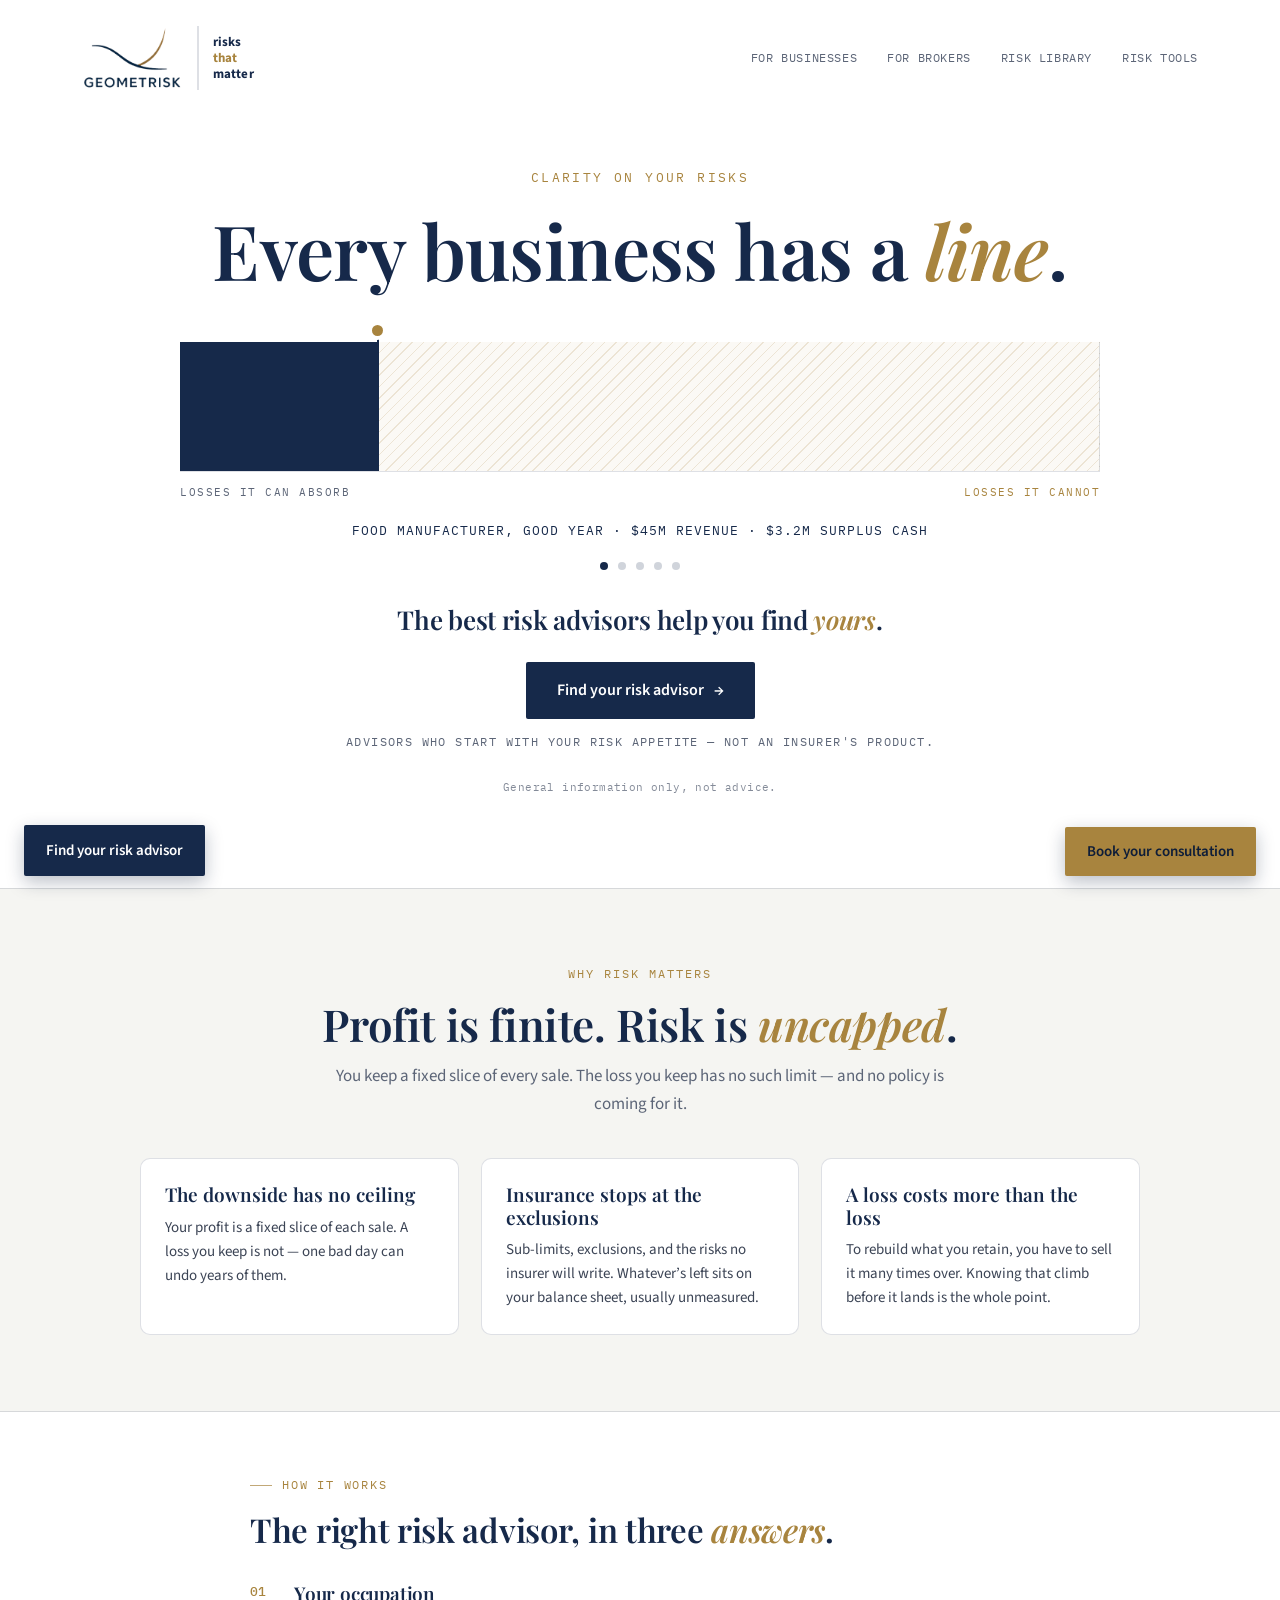
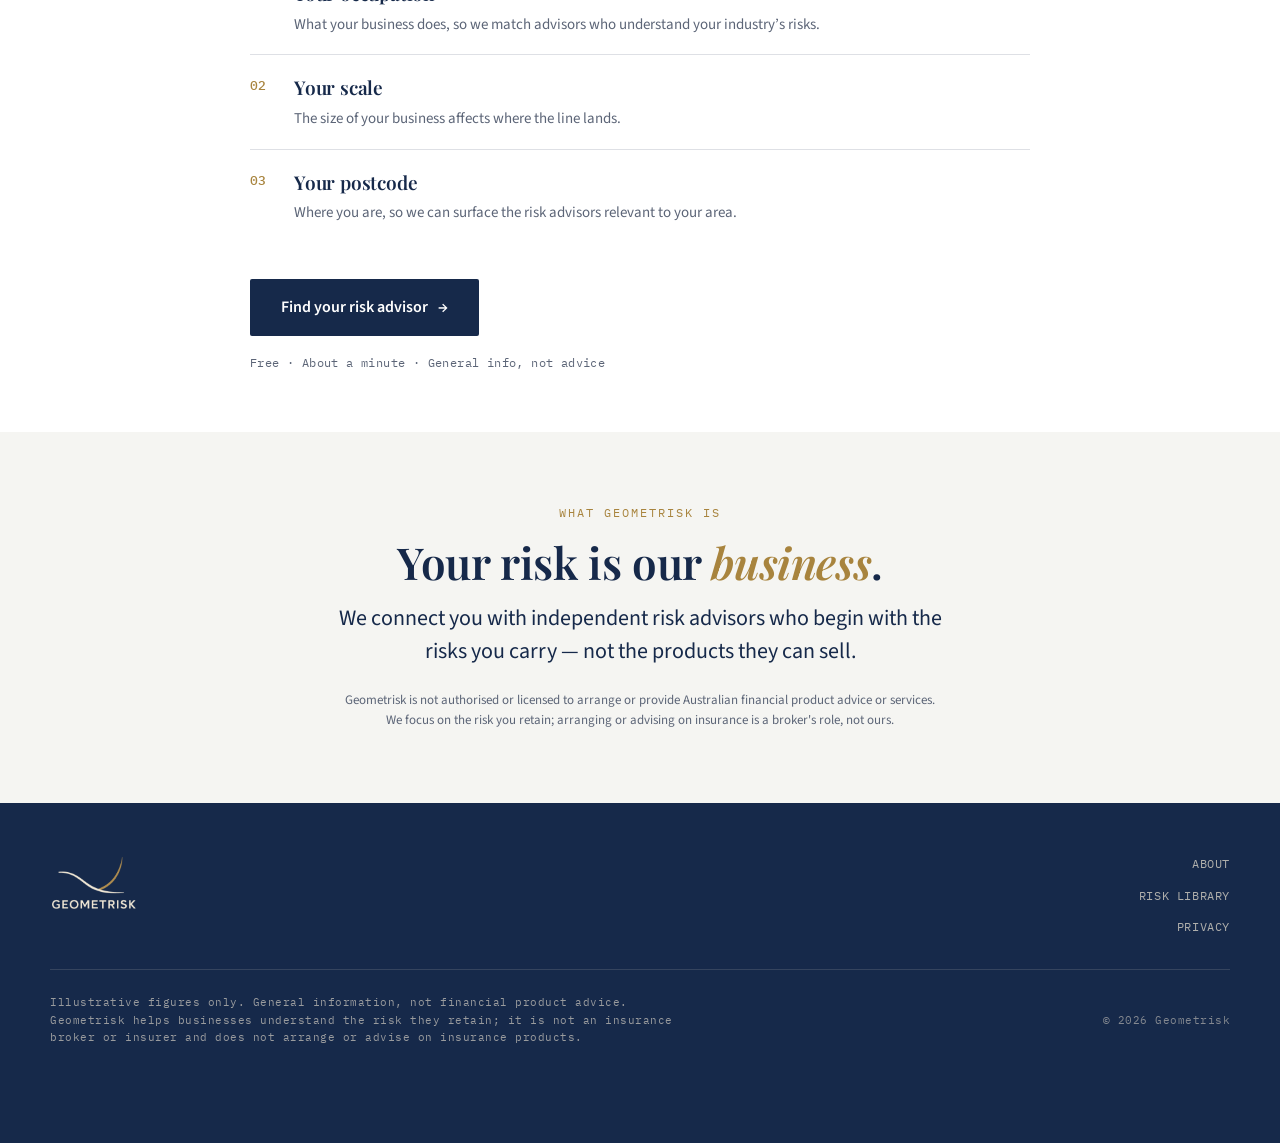
==== commit 38172512: "Pivot to risk-advisor finder: new find-advisor tool, broker onboarding, data schema - Home page refr" ====
--- a/index.html
+++ b/index.html
@@ -68,9 +68,7 @@
   .theline .stroke{position:absolute;top:0;bottom:0;left:-1.25px;width:2.5px;background:var(--navy)}
   .theline .knob{position:absolute;top:-5px;left:-5.5px;width:11px;height:11px;border-radius:50%;
                  background:var(--gold);box-shadow:0 0 0 4px var(--cream-hi)}
-  .theline .val{position:absolute;top:-48px;left:50%;transform:translateX(-50%);
-                font-family:var(--serif);font-weight:600;font-size:28px;letter-spacing:-.3px;
-                color:var(--navy);white-space:nowrap}
+  .theline .val{display:none}
 
   .axislabels{margin-top:12px;display:flex;align-items:center;justify-content:space-between;
               font-family:var(--mono);font-size:11px;letter-spacing:1.5px;text-transform:uppercase}
@@ -78,16 +76,19 @@
   .axislabels .r{color:var(--gold)}
 
   .herofade{transition:opacity .33s ease}
-  .readout{margin-top:20px;display:flex;align-items:center;justify-content:space-between;
+  .readout{margin-top:20px;display:flex;align-items:center;justify-content:center;
            gap:24px;flex-wrap:wrap}
   .who{font-family:var(--mono);font-size:12.5px;letter-spacing:1px;text-transform:uppercase;
-       color:var(--navy);transition:color .3s ease}
+       color:var(--navy);text-align:center;transition:color .3s ease}
   .dots{margin-top:22px;display:flex;justify-content:center;gap:10px}
   .dots button{width:8px;height:8px;border-radius:50%;border:none;padding:0;cursor:pointer;
                background:rgba(22,41,74,.2);transition:background .25s ease}
   .dots button.on{background:var(--navy)}
 
-  .herocta{margin-top:48px;text-align:center}
+  .heroline{margin-top:34px;text-align:center;font-family:var(--serif);font-weight:600;
+            font-size:clamp(20px,2.5vw,26px);line-height:1.22;letter-spacing:-.3px;color:var(--navy)}
+  .heroline .ital{font-style:italic;color:var(--gold)}
+  .herocta{margin-top:26px;text-align:center}
   .herocta .sub{margin-top:14px;font-family:var(--mono);font-size:12px;letter-spacing:1.4px;
                 text-transform:uppercase;color:var(--muted)}
   .herodisc{margin-top:28px;text-align:center;font-family:var(--mono);font-size:11px;
@@ -273,12 +274,13 @@
     <a href="#businesses">For businesses</a>
     <a href="for-brokers.html">For brokers</a>
     <a href="methodology.html">Risk Library</a>
+    <a href="find-your-line.html">Risk Tools</a>
   </div>
 </nav>
 
 <!-- ============ HERO: THE PARTITION ============ -->
 <header class="hero">
-  <div class="eyebrow">Clarity on the risk you retain or can't insure</div>
+  <div class="eyebrow">Clarity on your risks</div>
   <h1>Every business has a <span class="ital">line</span>.</h1>
 
   <div class="lineblock">
@@ -303,9 +305,10 @@
     </div>
     <div class="dots" id="heroDots"></div>
 
+    <p class="heroline">The best risk advisors help you find <span class="ital">yours</span>.</p>
     <div class="herocta">
-      <a class="cta solid" href="find-your-line.html">Find your line <span class="arw">&rarr;</span></a>
-      <div class="sub">Most businesses never do.</div>
+      <a class="cta solid" href="find-advisor.html">Find your risk advisor <span class="arw">&rarr;</span></a>
+      <div class="sub">Advisors who start with your risk appetite &mdash; not an insurer's product.</div>
     </div>
     <div class="herodisc">General information only, not advice.</div>
   </div>
@@ -329,20 +332,20 @@
 <main class="split">
   <section class="panel biz" id="businesses">
     <div class="plabel">How it works</div>
-    <h2>Know what you can carry before the loss <span class="ital">lands</span>.</h2>
+    <h2>The right risk advisor, in three <span class="ital">answers</span>.</h2>
     <ol class="steps">
       <li class="step"><span class="num">01</span><span class="txt">
-        <strong>Your business</strong>
-        <span>Annual revenue and the cash you could reach in the event of a loss.</span></span></li>
+        <strong>Your occupation</strong>
+        <span>What your business does, so we match advisors who understand your industry&rsquo;s risks.</span></span></li>
       <li class="step"><span class="num">02</span><span class="txt">
-        <strong>The worst loss</strong>
-        <span>Set the one-off hit you&rsquo;d most fear in your world, and see whether it sits within your line or past it.</span></span></li>
+        <strong>Your scale</strong>
+        <span>The size of your business affects where the line lands.</span></span></li>
       <li class="step"><span class="num">03</span><span class="txt">
-        <strong>The climb back</strong>
-        <span>For a loss past the line, the extra sales it would take to recover &mdash; and how far that climb really stretches.</span></span></li>
+        <strong>Your postcode</strong>
+        <span>Where you are, so we can surface the risk advisors relevant to your area.</span></span></li>
     </ol>
-    <a class="cta solid" href="find-your-line.html">Start your review <span class="arw">&rarr;</span></a>
-    <div class="chips">Free to start · About 2 minutes · General info, not advice</div>
+    <a class="cta solid" href="find-advisor.html">Find your risk advisor <span class="arw">&rarr;</span></a>
+    <div class="chips">Free · About a minute · General info, not advice</div>
   </section>
 </main>
 
@@ -351,15 +354,15 @@
 <section class="whatis">
   <div class="win">
     <div class="wmtag">What Geometrisk is</div>
-    <h2>Geometrisk is a <span class="ital">risk lab</span></h2>
-    <p class="wlead">We help businesses and their advisors provide clarity on the risks they face &mdash; and the decision tools to act on them.</p>
+    <h2>Your risk is our <span class="ital">business</span>.</h2>
+    <p class="wlead">We connect you with independent risk advisors who begin with the risks you carry &mdash; not the products they can sell.</p>
     <p class="wdisc">Geometrisk is not authorised or licensed to arrange or provide Australian financial product advice or services. We focus on the risk you retain; arranging or advising on insurance is a broker's role, not ours.</p>
   </div>
 </section>
 
 <button class="fab" id="fabAdvisor" type="button">Book your consultation</button>
 
-<a class="fabline" href="find-your-line.html">Find your line</a>
+<a class="fabline" href="find-advisor.html">Find your risk advisor</a>
 
 <div class="overlay" id="advOverlay" role="dialog" aria-modal="true" aria-labelledby="advTitle">
   <div class="modal booking">
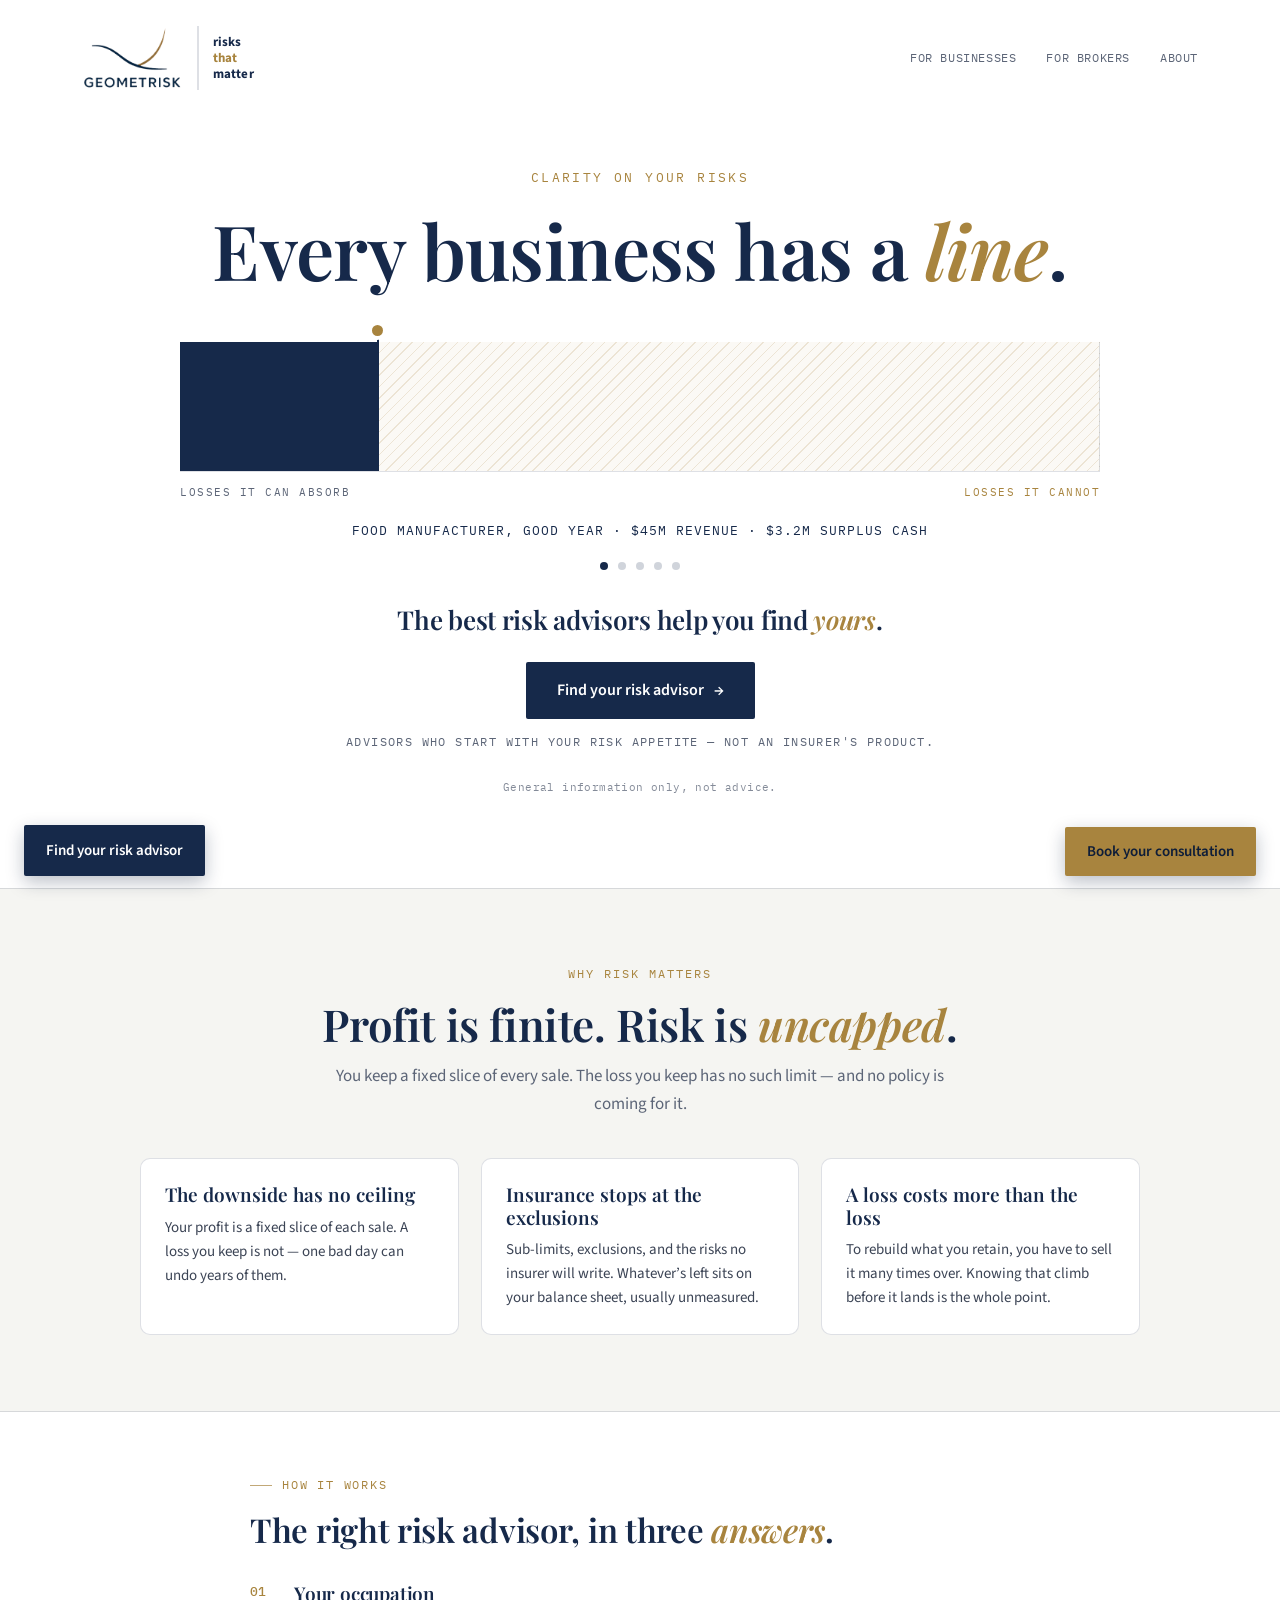
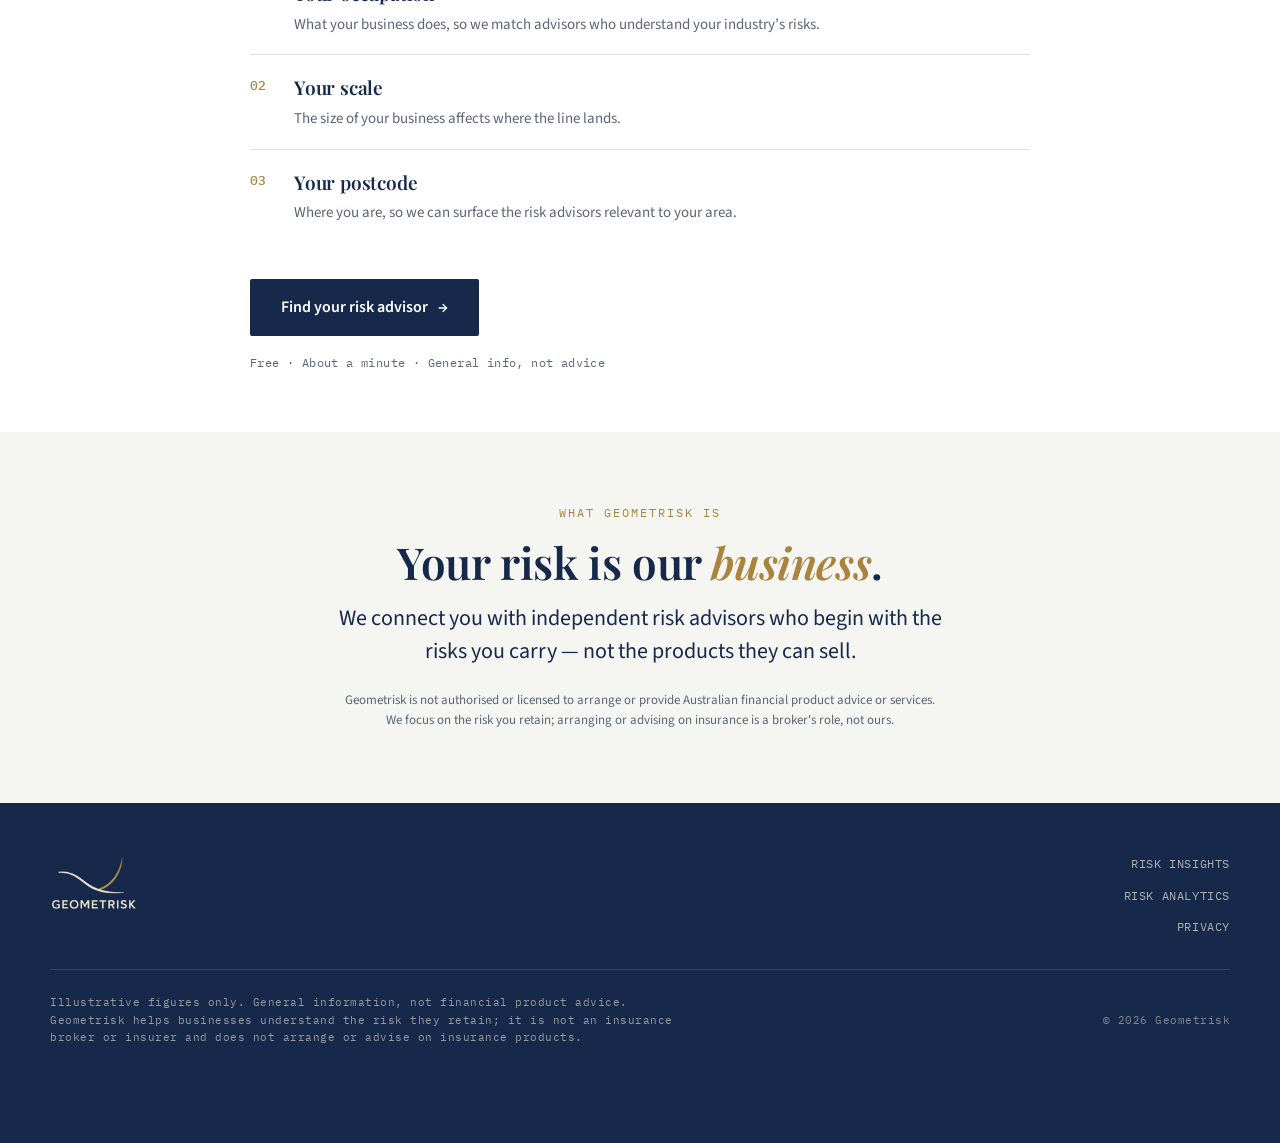
==== commit 342c04ce: "Nav restructure + silent contact form + rename risk pages - Nav is now For Businesses / For Brokers " ====
--- a/index.html
+++ b/index.html
@@ -273,8 +273,7 @@
   <div class="navlinks">
     <a href="#businesses">For businesses</a>
     <a href="for-brokers.html">For brokers</a>
-    <a href="methodology.html">Risk Library</a>
-    <a href="find-your-line.html">Risk Tools</a>
+    <a href="about.html">About</a>
   </div>
 </nav>
 
@@ -383,8 +382,8 @@
       <img src="assets/geometrisk-logo-light.png" alt="Geometrisk">
     </a>
     <nav class="fnav" aria-label="Footer">
-      <a href="about.html">About</a>
-      <a href="methodology.html">Risk Library</a>
+      <a href="methodology.html">Risk Insights</a>
+      <a href="find-your-line.html">Risk Analytics</a>
       <a href="privacy.html">Privacy</a>
     </nav>
   </div>
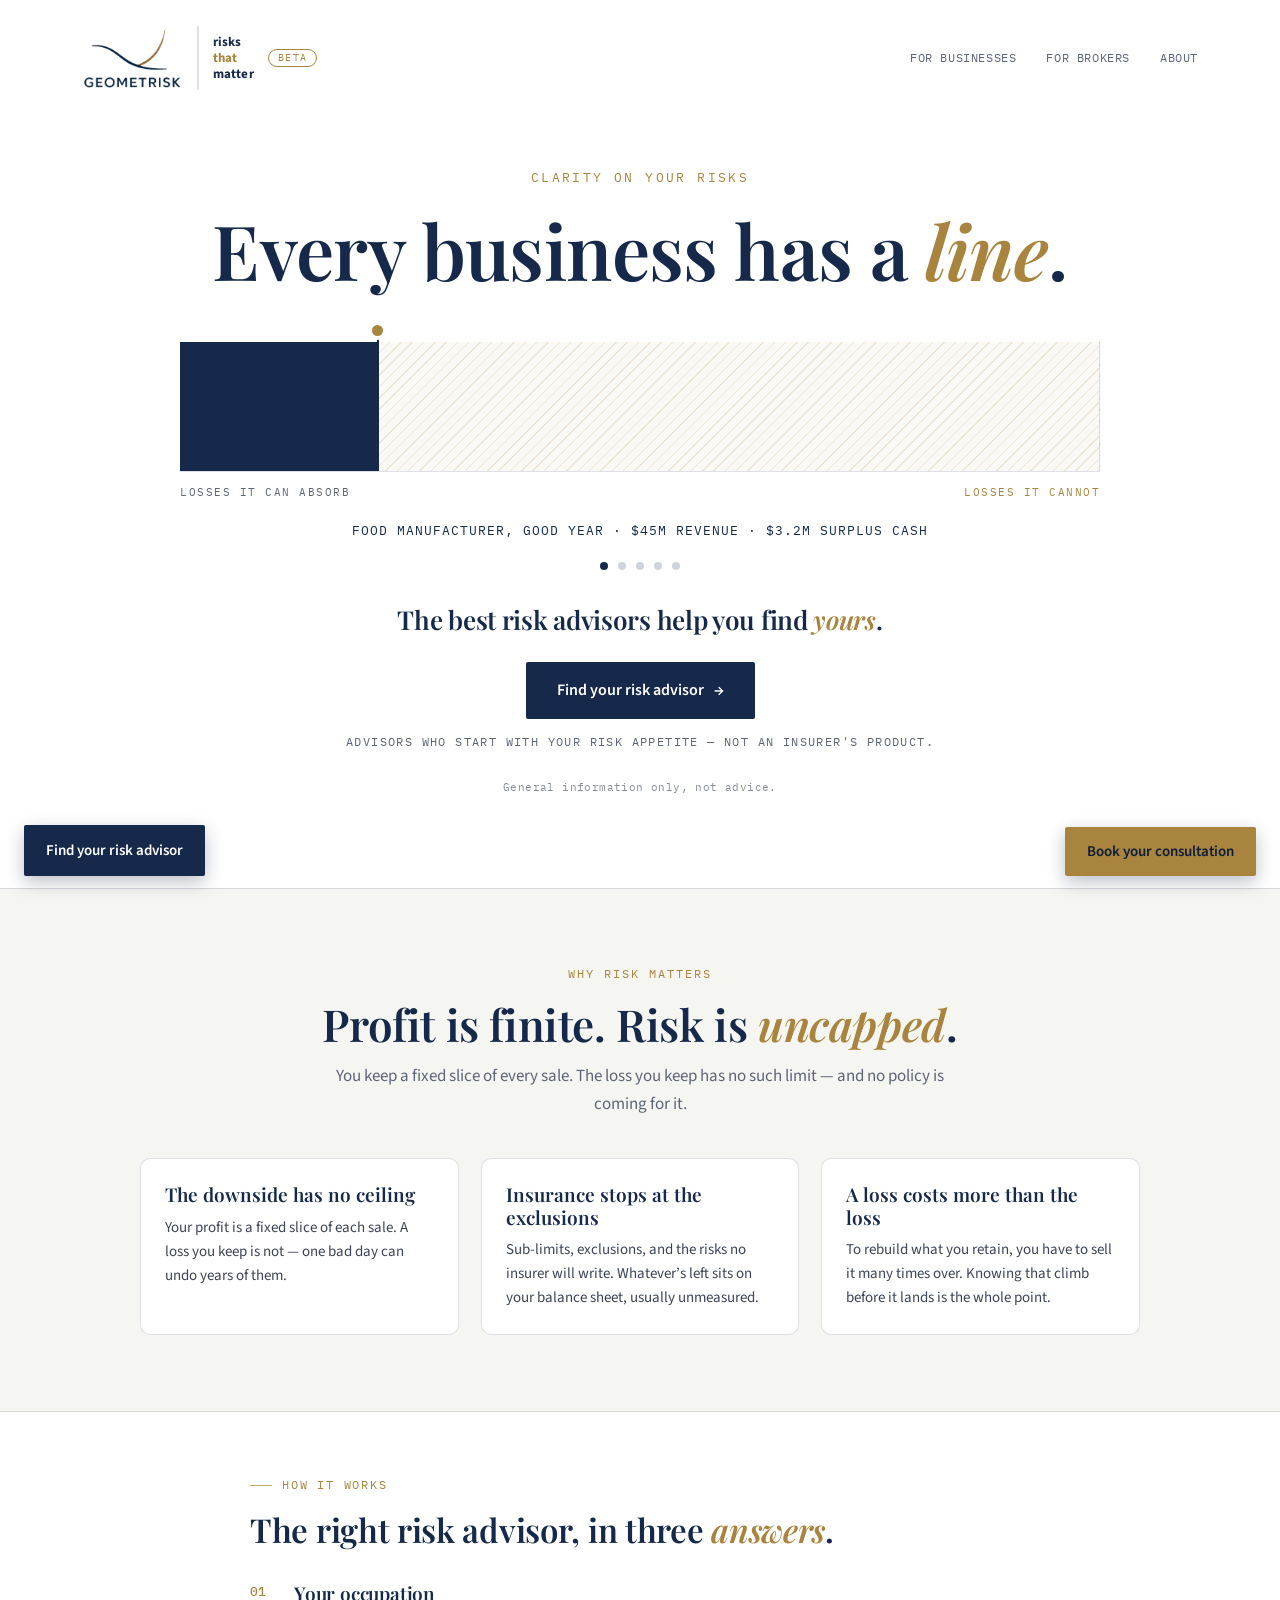
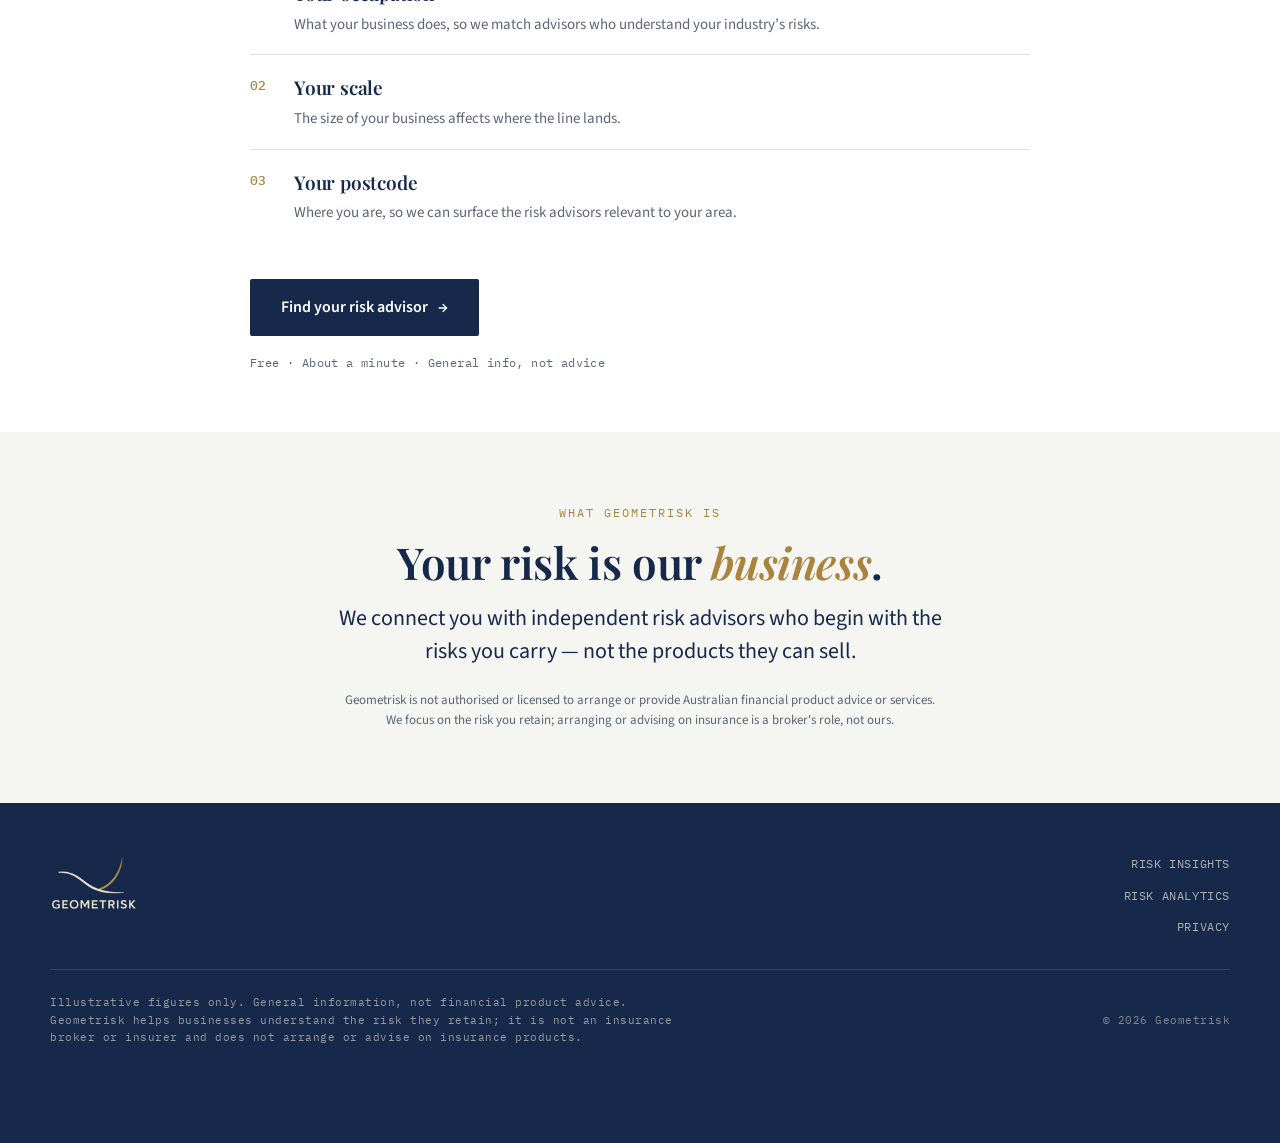
==== commit 5f103000: "Beta mode: empty the fictional seed, add finder empty state + Beta badge - data/advisors.json emptie" ====
--- a/index.html
+++ b/index.html
@@ -269,6 +269,7 @@
     </a>
     <div class="divider"></div>
     <div class="tagline">risks<br><span class="g">that</span><br>matter</div>
+    <span class="beta" style="font-family:var(--mono),ui-monospace,monospace;font-size:10px;letter-spacing:.14em;text-transform:uppercase;color:var(--gold);border:1px solid var(--gold);border-radius:100px;padding:3px 9px;line-height:1;white-space:nowrap;align-self:center">Beta</span>
   </div>
   <div class="navlinks">
     <a href="#businesses">For businesses</a>
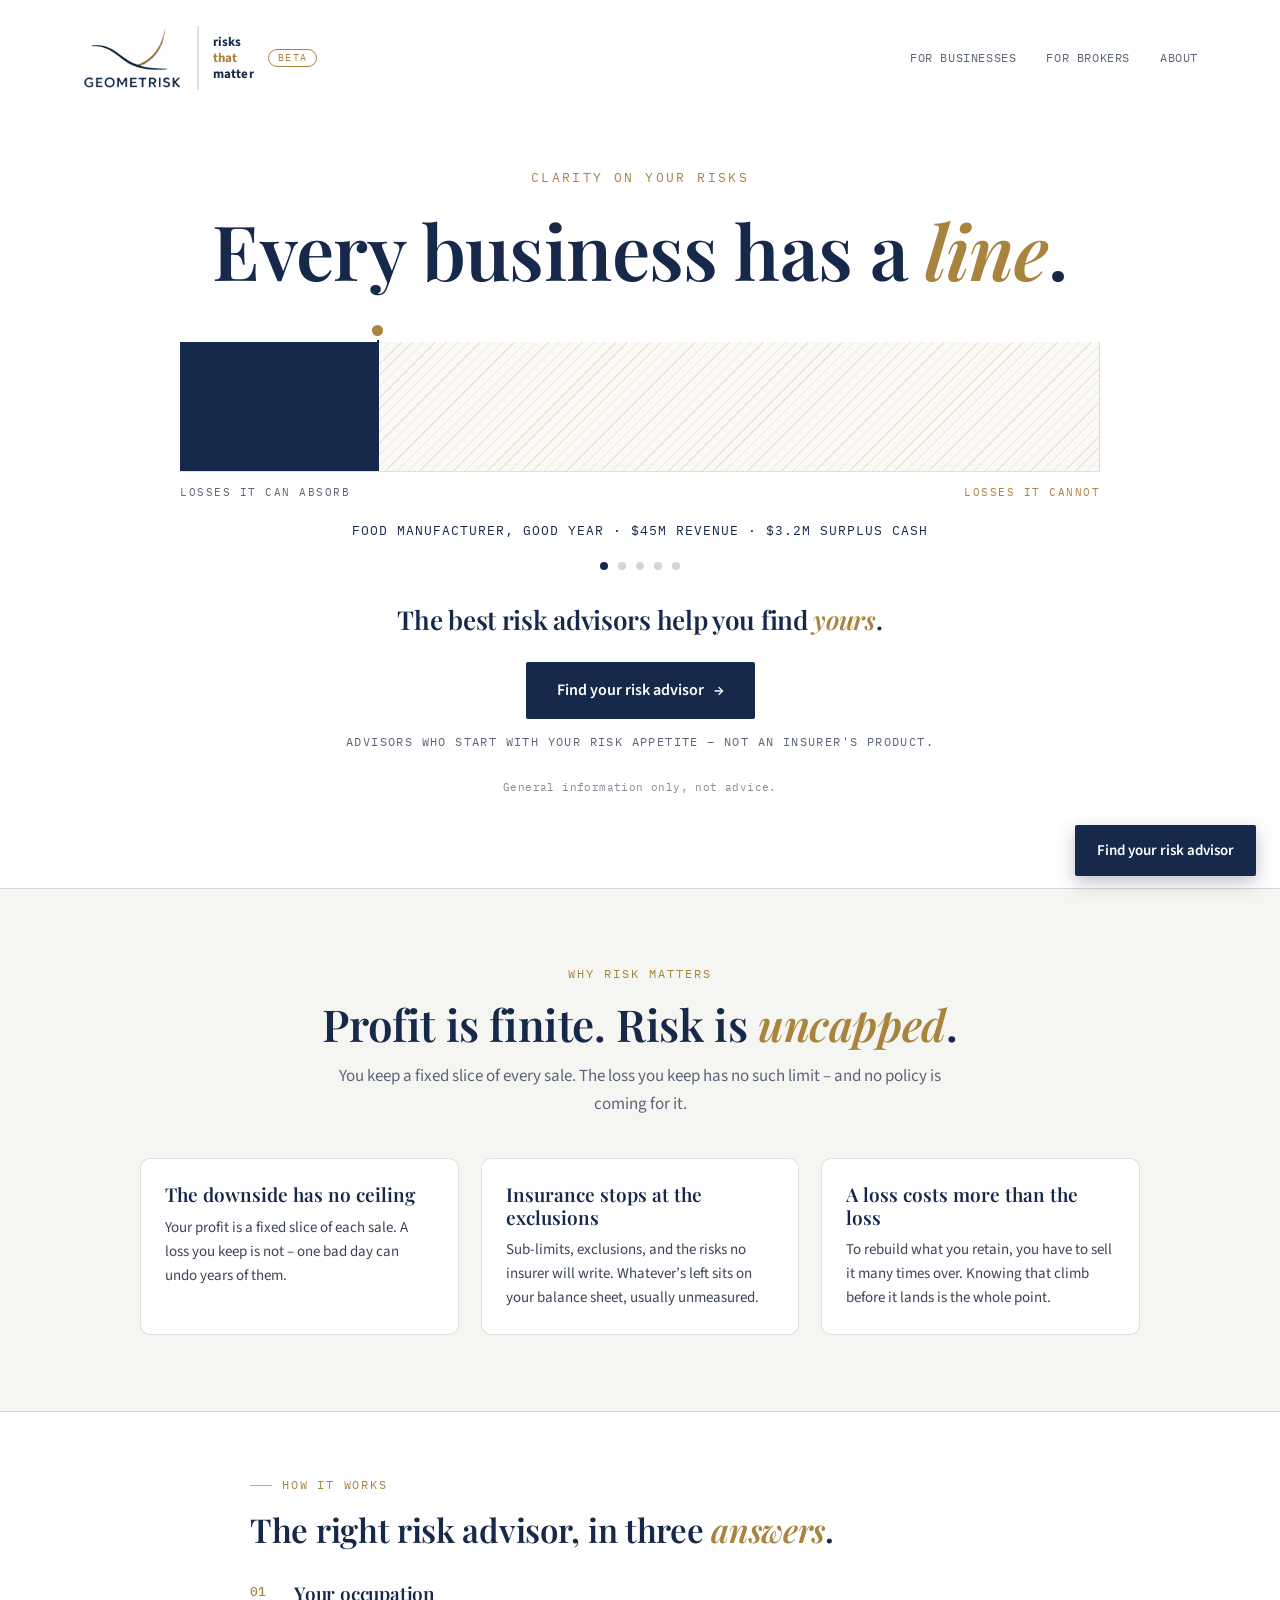
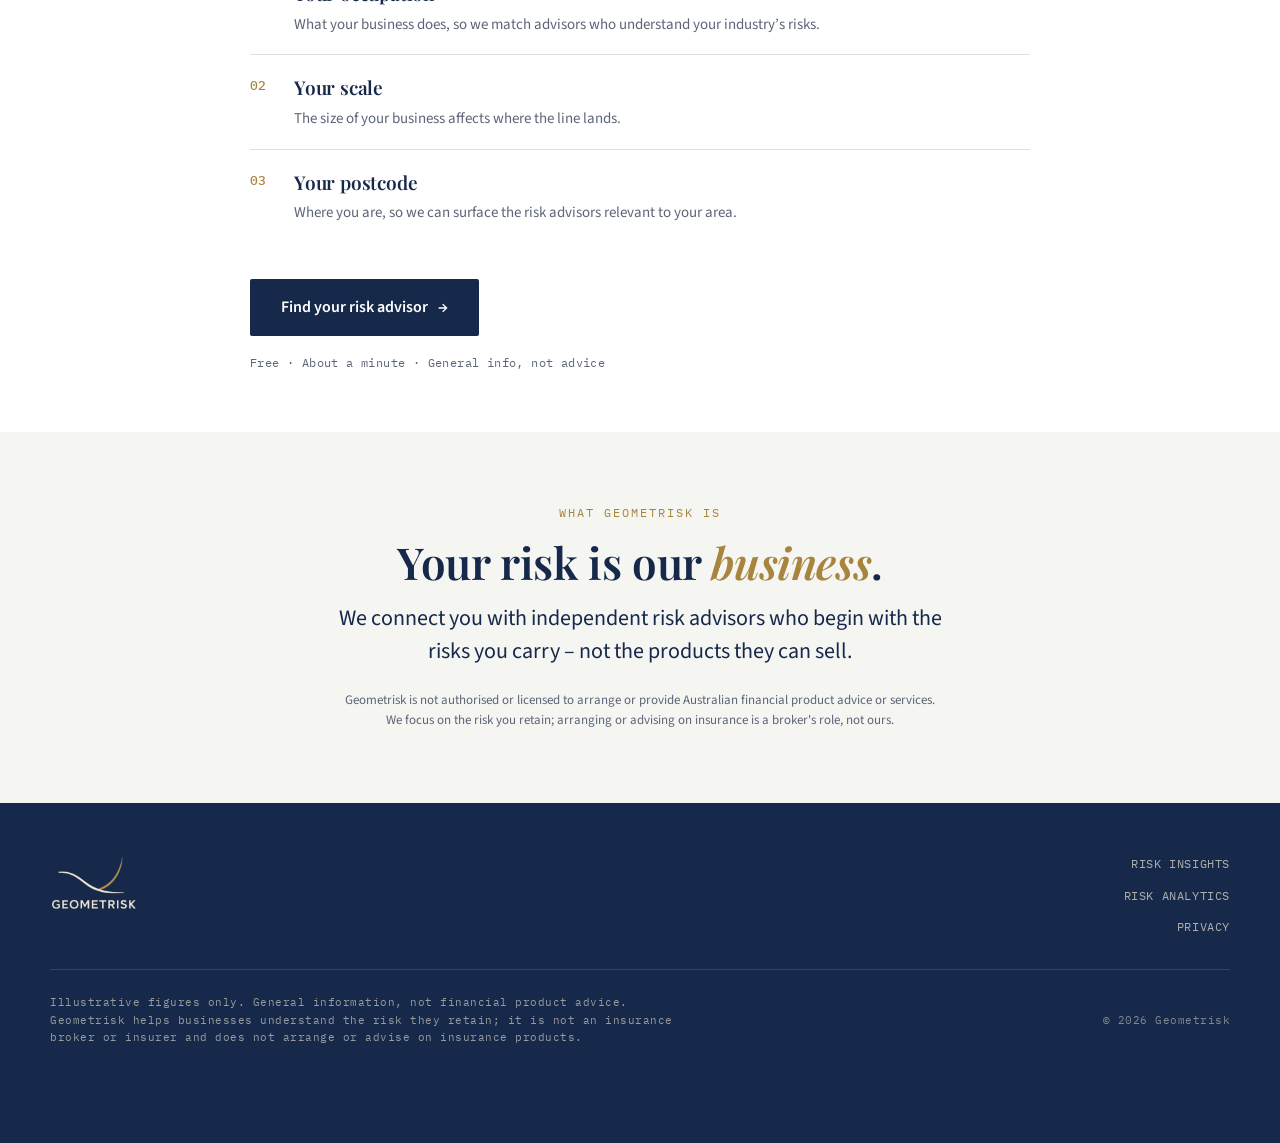
==== commit 4ac6eed1: "Single business-side CTA, en dashes site-wide, lead capture on finder - Remove gold "Book your consu" ====
--- a/index.html
+++ b/index.html
@@ -146,7 +146,7 @@
                            border-radius:50%;background:var(--gold)}
   .whatis .wdisc{font-size:13px;color:var(--muted);line-height:1.6;max-width:600px;margin:0 auto}
 
-  /* Why it matters — qualitative */
+  /* Why it matters – qualitative */
   .whymatters{background:var(--cream);padding:76px 32px;border-top:1px solid var(--line);border-bottom:1px solid var(--line)}
   .whymatters .win{max-width:1000px;margin:0 auto;text-align:center}
   .whymatters .wmtag,.whatis .wmtag{font-family:var(--mono);font-size:12px;letter-spacing:2px;text-transform:uppercase;color:var(--gold);margin-bottom:16px}
@@ -159,7 +159,7 @@
   .wmcard p{font-size:15px;line-height:1.6;color:var(--ink);opacity:.85}
   @media(max-width:760px){ .wmgrid{grid-template-columns:1fr} }
 
-  /* Why that matters — recovery calculator */
+  /* Why that matters – recovery calculator */
   .whyfin{background:var(--cream-hi);padding:78px 32px;border-top:1px solid var(--line)}
   .whyfin .win{max-width:760px;margin:0 auto;text-align:center}
   .whyfin .plabel{font-family:var(--mono);font-size:12px;letter-spacing:2px;text-transform:uppercase;
@@ -195,12 +195,8 @@
   .recover .mult b{color:var(--navy);font-weight:700}
   @media (max-width:560px){ .recover .ctrls{grid-template-columns:1fr;gap:18px} }
 
-  /* ---------- referral: floating button + panel ---------- */
-  .fab{position:fixed;right:24px;bottom:24px;z-index:60;background:var(--gold);color:var(--deep);
-       border:none;border-radius:2px;padding:14px 22px;font-family:var(--body);font-weight:600;
-       font-size:15px;cursor:pointer;box-shadow:0 6px 18px rgba(14,29,56,.28);transition:background .22s ease}
-  .fab:hover{background:var(--gold-soft)}
-  .fabline{position:fixed;left:24px;bottom:24px;z-index:60;background:var(--navy);color:var(--cream-hi);
+  /* ---------- referral: floating link ---------- */
+  .fabline{position:fixed;right:24px;bottom:24px;z-index:60;background:var(--navy);color:var(--cream-hi);
            border-radius:2px;padding:14px 22px;font-family:var(--body);font-weight:600;font-size:15px;
            text-decoration:none;box-shadow:0 6px 18px rgba(14,29,56,.28);transition:background .22s ease}
   .fabline:hover{background:var(--deep)}
@@ -217,20 +213,6 @@
   .fnav a{font-family:var(--mono);font-size:12px;letter-spacing:.6px;text-transform:uppercase;
           color:rgba(241,232,214,.7);text-decoration:none;transition:color .2s}
   .fnav a:hover{color:#fff}
-  .overlay{position:fixed;inset:0;z-index:70;background:rgba(14,29,56,.55);display:none;
-           align-items:flex-start;justify-content:center;padding:6vh 20px 40px;overflow-y:auto}
-  .overlay.open{display:flex}
-  .modal{background:var(--cream-hi);border-radius:4px;max-width:480px;width:100%;
-         padding:34px 32px;position:relative}
-  .modal .mclose{position:absolute;top:12px;right:12px;background:none;border:none;font-size:24px;
-                 line-height:1;color:var(--muted);cursor:pointer;padding:6px}
-  .modal .mclose:hover{color:var(--navy)}
-  .modal h3{font-family:var(--serif);font-weight:600;font-size:24px;color:var(--navy);
-            line-height:1.15;margin-bottom:10px}
-  .modal .mnote{font-size:14px;color:var(--muted);margin-bottom:20px}
-  .modal.booking{max-width:820px}
-  #bookingEmbed iframe{display:block;width:100%;height:620px;border:1px solid var(--line);border-radius:4px;background:#fff}
-
   footer{background:var(--navy);color:rgba(241,232,214,.6);padding:52px 32px 96px}
   .foot{max-width:1180px;margin:0 auto;display:flex;align-items:flex-start;
         justify-content:flex-start;gap:32px;flex-wrap:wrap}
@@ -308,7 +290,7 @@
     <p class="heroline">The best risk advisors help you find <span class="ital">yours</span>.</p>
     <div class="herocta">
       <a class="cta solid" href="find-advisor.html">Find your risk advisor <span class="arw">&rarr;</span></a>
-      <div class="sub">Advisors who start with your risk appetite &mdash; not an insurer's product.</div>
+      <div class="sub">Advisors who start with your risk appetite – not an insurer's product.</div>
     </div>
     <div class="herodisc">General information only, not advice.</div>
   </div>
@@ -319,9 +301,9 @@
   <div class="win">
     <div class="wmtag">Why Risk Matters</div>
     <h2>Profit is finite. Risk is <span class="ital">uncapped</span>.</h2>
-    <p class="wmlead">You keep a fixed slice of every sale. The loss you keep has no such limit &mdash; and no policy is coming for it.</p>
+    <p class="wmlead">You keep a fixed slice of every sale. The loss you keep has no such limit – and no policy is coming for it.</p>
     <div class="wmgrid">
-      <div class="wmcard"><h4>The downside has no ceiling</h4><p>Your profit is a fixed slice of each sale. A loss you keep is not &mdash; one bad day can undo years of them.</p></div>
+      <div class="wmcard"><h4>The downside has no ceiling</h4><p>Your profit is a fixed slice of each sale. A loss you keep is not – one bad day can undo years of them.</p></div>
       <div class="wmcard"><h4>Insurance stops at the exclusions</h4><p>Sub-limits, exclusions, and the risks no insurer will write. Whatever&rsquo;s left sits on your balance sheet, usually unmeasured.</p></div>
       <div class="wmcard"><h4>A loss costs more than the loss</h4><p>To rebuild what you retain, you have to sell it many times over. Knowing that climb before it lands is the whole point.</p></div>
     </div>
@@ -355,27 +337,12 @@
   <div class="win">
     <div class="wmtag">What Geometrisk is</div>
     <h2>Your risk is our <span class="ital">business</span>.</h2>
-    <p class="wlead">We connect you with independent risk advisors who begin with the risks you carry &mdash; not the products they can sell.</p>
+    <p class="wlead">We connect you with independent risk advisors who begin with the risks you carry – not the products they can sell.</p>
     <p class="wdisc">Geometrisk is not authorised or licensed to arrange or provide Australian financial product advice or services. We focus on the risk you retain; arranging or advising on insurance is a broker's role, not ours.</p>
   </div>
 </section>
 
-<button class="fab" id="fabAdvisor" type="button">Book your consultation</button>
-
 <a class="fabline" href="find-advisor.html">Find your risk advisor</a>
-
-<div class="overlay" id="advOverlay" role="dialog" aria-modal="true" aria-labelledby="advTitle">
-  <div class="modal booking">
-    <button class="mclose" id="advClose" type="button" aria-label="Close">&times;</button>
-    <h3 id="advTitle">Book your consultation</h3>
-    <p class="mnote">A 30-minute look at your line and your list, and a couple of moves you can actually make. No pitch. Pick a time that suits.</p>
-    <div id="bookingEmbed">
-      <iframe id="bookingFrame" title="Book a consultation" loading="lazy"
-              data-src="https://calendar.google.com/calendar/appointments/schedules/AcZssZ0TeMW59az6l0kuB2lBWGXXpeA4s1Cl8Jg3SaHPuk0Yoe3REX5TW5AF_lgUrPgbJNw7KQ0ZUQzE?gv=true"
-              src="about:blank" frameborder="0"></iframe>
-    </div>
-  </div>
-</div>
 
 <footer>
   <div class="foot">
@@ -402,7 +369,7 @@
   /* ---------------- HERO: the partition ---------------- */
   // Each business appears in a good year, then slides to its lean year.
   // Marker position = ln((line / revenue) * 52) / ln(52) as a %, floored at
-  // 2% — precomputed to match the Step 1 calculator; never placed by hand.
+  // 2% – precomputed to match the Step 1 calculator; never placed by hand.
   var BUSINESSES=[
     { good:{line:2020000, pos:21.5, caption:'Food manufacturer, good year · $45m revenue · $3.2m surplus cash'},
       lean:{line:1010000, pos:8.2,  caption:'Food manufacturer, lean year · $38m revenue · $1.6m surplus cash'} },
@@ -486,25 +453,5 @@
 
 
 
-<script>
-/* ---------------- BOOKING: floating button + calendar modal ---------------- */
-(function(){
-  "use strict";
-  var overlay=document.getElementById('advOverlay'),
-      frame=document.getElementById('bookingFrame');
-
-  function open(){
-    // load the Google Appointment Schedule on first open only
-    if(frame.getAttribute('src')==='about:blank') frame.setAttribute('src',frame.dataset.src);
-    overlay.classList.add('open');document.body.style.overflow='hidden';
-  }
-  function close(){overlay.classList.remove('open');document.body.style.overflow='';}
-  document.getElementById('fabAdvisor').addEventListener('click',open);
-  document.getElementById('advClose').addEventListener('click',close);
-  overlay.addEventListener('click',function(e){if(e.target===overlay)close();});
-  document.addEventListener('keydown',function(e){if(e.key==='Escape'&&overlay.classList.contains('open'))close();});
-})();
-</script>
-
 </body>
 </html>
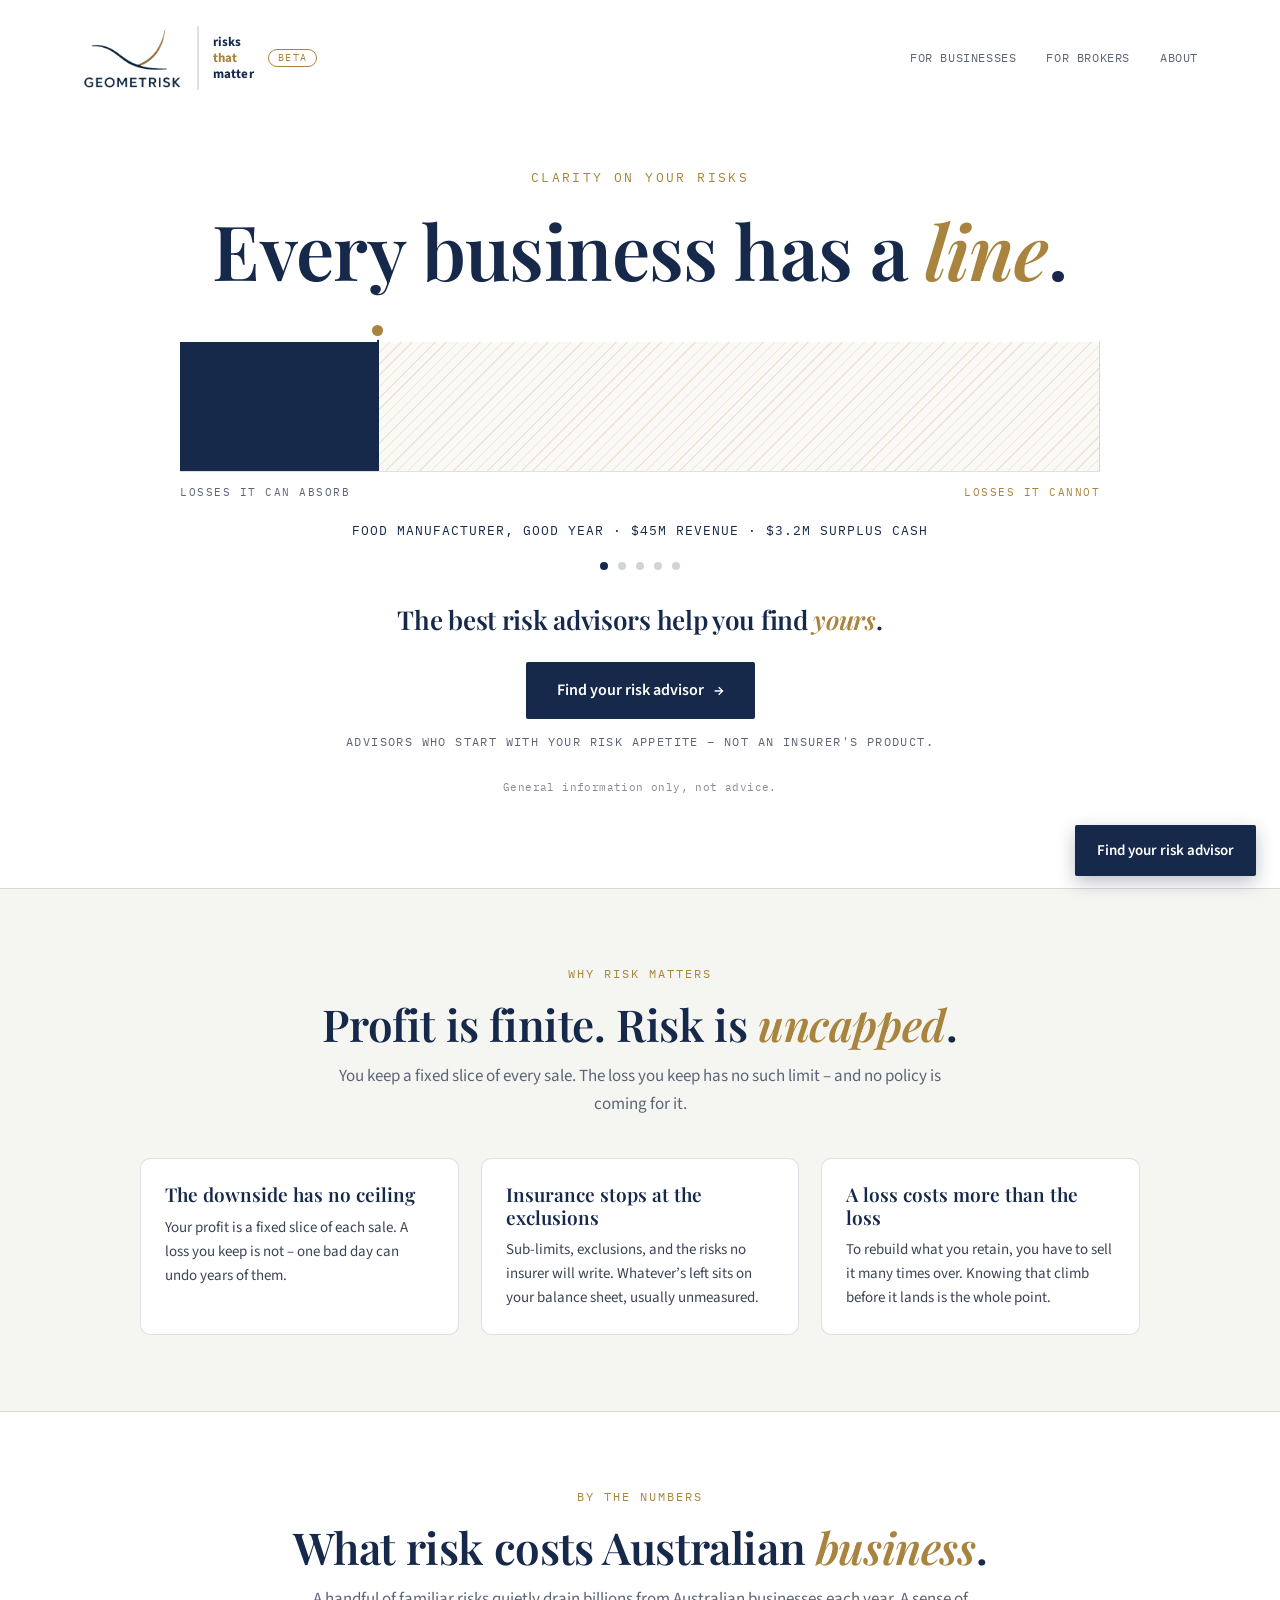
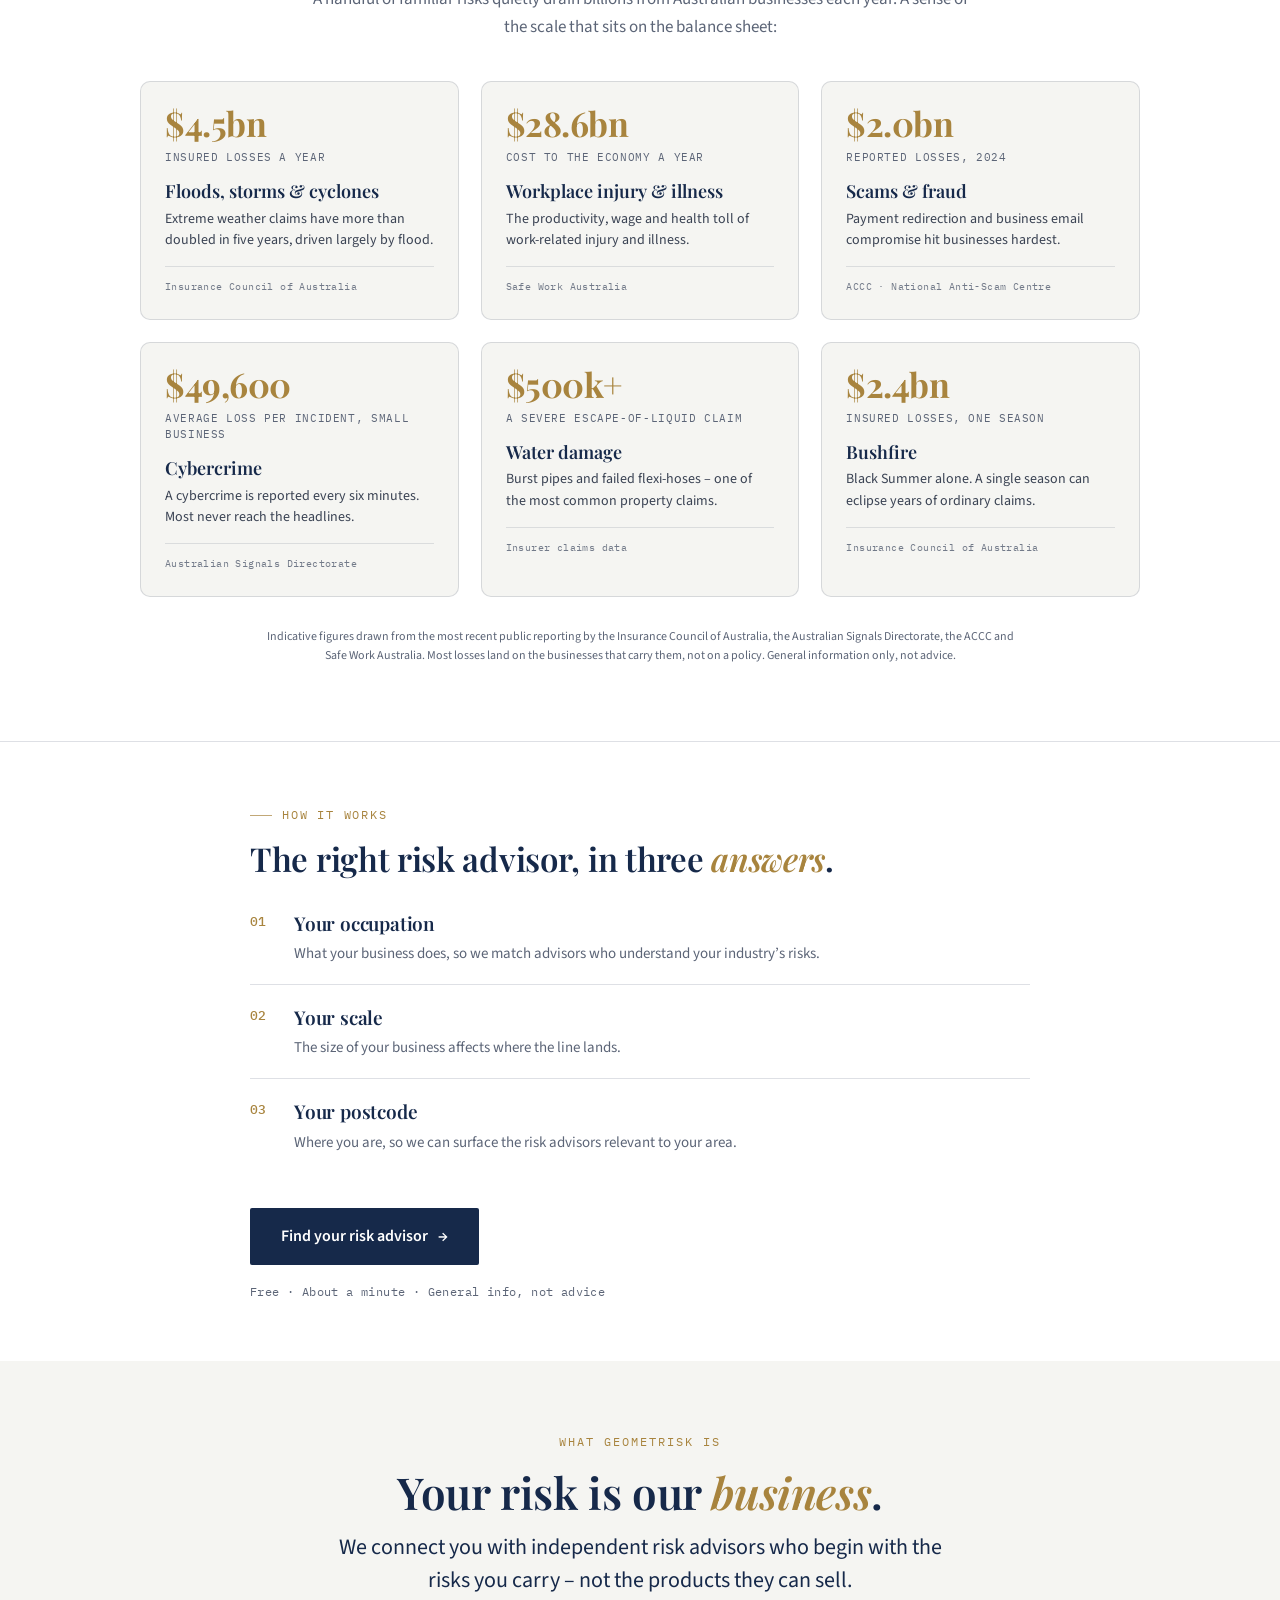
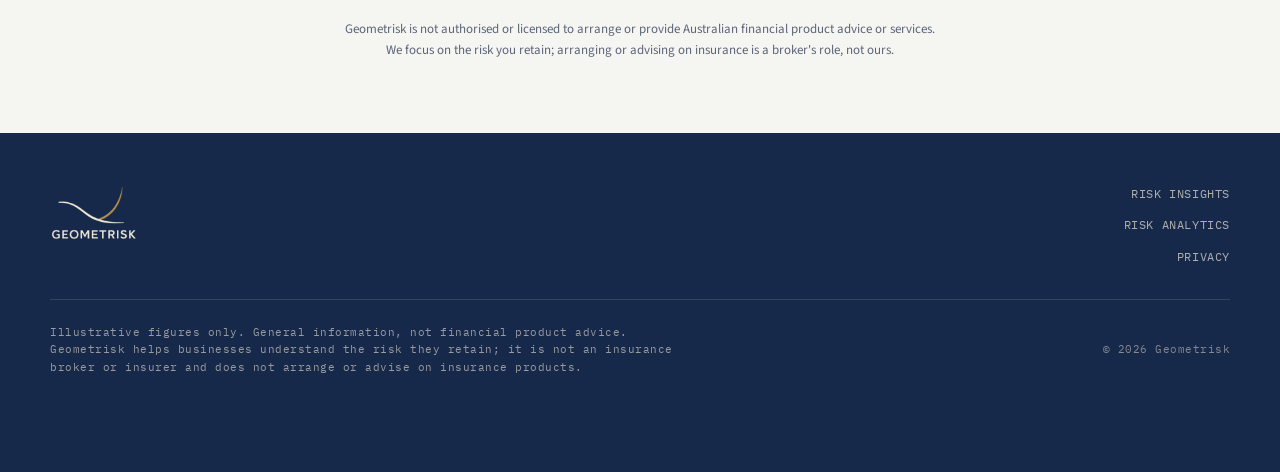
==== commit 43846dcf: "Add "By the numbers" section: what key risks cost Australian business New homepage section after "Wh" ====
--- a/index.html
+++ b/index.html
@@ -159,6 +159,24 @@
   .wmcard p{font-size:15px;line-height:1.6;color:var(--ink);opacity:.85}
   @media(max-width:760px){ .wmgrid{grid-template-columns:1fr} }
 
+  /* By the numbers – what risk costs */
+  .risks{background:var(--cream-hi);padding:76px 32px;border-bottom:1px solid var(--line)}
+  .risks .win{max-width:1000px;margin:0 auto;text-align:center}
+  .risks .wmtag{font-family:var(--mono);font-size:12px;letter-spacing:2px;text-transform:uppercase;color:var(--gold);margin-bottom:16px}
+  .risks h2{font-family:var(--serif);font-weight:600;font-size:clamp(28px,3.8vw,44px);line-height:1.08;letter-spacing:-.4px;color:var(--navy);margin-bottom:16px}
+  .risks h2 .ital{font-style:italic;color:var(--gold)}
+  .risks .rlead{font-size:17px;color:var(--muted);line-height:1.6;max-width:660px;margin:0 auto 40px}
+  .rkgrid{display:grid;grid-template-columns:repeat(3,1fr);gap:22px;text-align:left}
+  .rkcard{background:var(--cream);border:1px solid var(--line);border-radius:10px;padding:24px 24px;display:flex;flex-direction:column}
+  .rkcard .rkfig{font-family:var(--serif);font-weight:700;font-size:34px;line-height:1;letter-spacing:-.5px;color:var(--gold)}
+  .rkcard .rkunit{font-family:var(--mono);font-size:10.5px;letter-spacing:.06em;text-transform:uppercase;color:var(--muted);margin-top:9px}
+  .rkcard h4{font-family:var(--serif);font-weight:600;font-size:18px;color:var(--navy);margin:16px 0 6px;line-height:1.2}
+  .rkcard p{font-size:14px;line-height:1.55;color:var(--ink);opacity:.85}
+  .rkcard .rksrc{margin-top:14px;padding-top:12px;border-top:1px solid var(--line);
+                 font-family:var(--mono);font-size:10px;letter-spacing:.04em;color:var(--muted);opacity:.85}
+  .rknote{margin:30px auto 0;font-size:12px;color:var(--muted);line-height:1.6;max-width:760px}
+  @media(max-width:760px){ .rkgrid{grid-template-columns:1fr} }
+
   /* Why that matters – recovery calculator */
   .whyfin{background:var(--cream-hi);padding:78px 32px;border-top:1px solid var(--line)}
   .whyfin .win{max-width:760px;margin:0 auto;text-align:center}
@@ -310,6 +328,67 @@
   </div>
 </section>
 
+<!-- ============ BY THE NUMBERS: WHAT RISK COSTS ============ -->
+<section class="risks">
+  <div class="win">
+    <div class="wmtag">By the numbers</div>
+    <h2>What risk costs Australian <span class="ital">business</span>.</h2>
+    <p class="rlead">A handful of familiar risks quietly drain billions from Australian businesses each year. A sense of the scale that sits on the balance sheet:</p>
+    <div class="rkgrid">
+
+      <div class="rkcard">
+        <div class="rkfig">$4.5bn</div>
+        <div class="rkunit">Insured losses a year</div>
+        <h4>Floods, storms &amp; cyclones</h4>
+        <p>Extreme weather claims have more than doubled in five years, driven largely by flood.</p>
+        <div class="rksrc">Insurance Council of Australia</div>
+      </div>
+
+      <div class="rkcard">
+        <div class="rkfig">$28.6bn</div>
+        <div class="rkunit">Cost to the economy a year</div>
+        <h4>Workplace injury &amp; illness</h4>
+        <p>The productivity, wage and health toll of work-related injury and illness.</p>
+        <div class="rksrc">Safe Work Australia</div>
+      </div>
+
+      <div class="rkcard">
+        <div class="rkfig">$2.0bn</div>
+        <div class="rkunit">Reported losses, 2024</div>
+        <h4>Scams &amp; fraud</h4>
+        <p>Payment redirection and business email compromise hit businesses hardest.</p>
+        <div class="rksrc">ACCC &middot; National Anti-Scam Centre</div>
+      </div>
+
+      <div class="rkcard">
+        <div class="rkfig">$49,600</div>
+        <div class="rkunit">Average loss per incident, small business</div>
+        <h4>Cybercrime</h4>
+        <p>A cybercrime is reported every six minutes. Most never reach the headlines.</p>
+        <div class="rksrc">Australian Signals Directorate</div>
+      </div>
+
+      <div class="rkcard">
+        <div class="rkfig">$500k+</div>
+        <div class="rkunit">A severe escape-of-liquid claim</div>
+        <h4>Water damage</h4>
+        <p>Burst pipes and failed flexi-hoses &ndash; one of the most common property claims.</p>
+        <div class="rksrc">Insurer claims data</div>
+      </div>
+
+      <div class="rkcard">
+        <div class="rkfig">$2.4bn</div>
+        <div class="rkunit">Insured losses, one season</div>
+        <h4>Bushfire</h4>
+        <p>Black Summer alone. A single season can eclipse years of ordinary claims.</p>
+        <div class="rksrc">Insurance Council of Australia</div>
+      </div>
+
+    </div>
+    <p class="rknote">Indicative figures drawn from the most recent public reporting by the Insurance Council of Australia, the Australian Signals Directorate, the ACCC and Safe Work Australia. Most losses land on the businesses that carry them, not on a policy. General information only, not advice.</p>
+  </div>
+</section>
+
 <!-- ============ FOR BUSINESSES ============ -->
 <main class="split">
   <section class="panel biz" id="businesses">
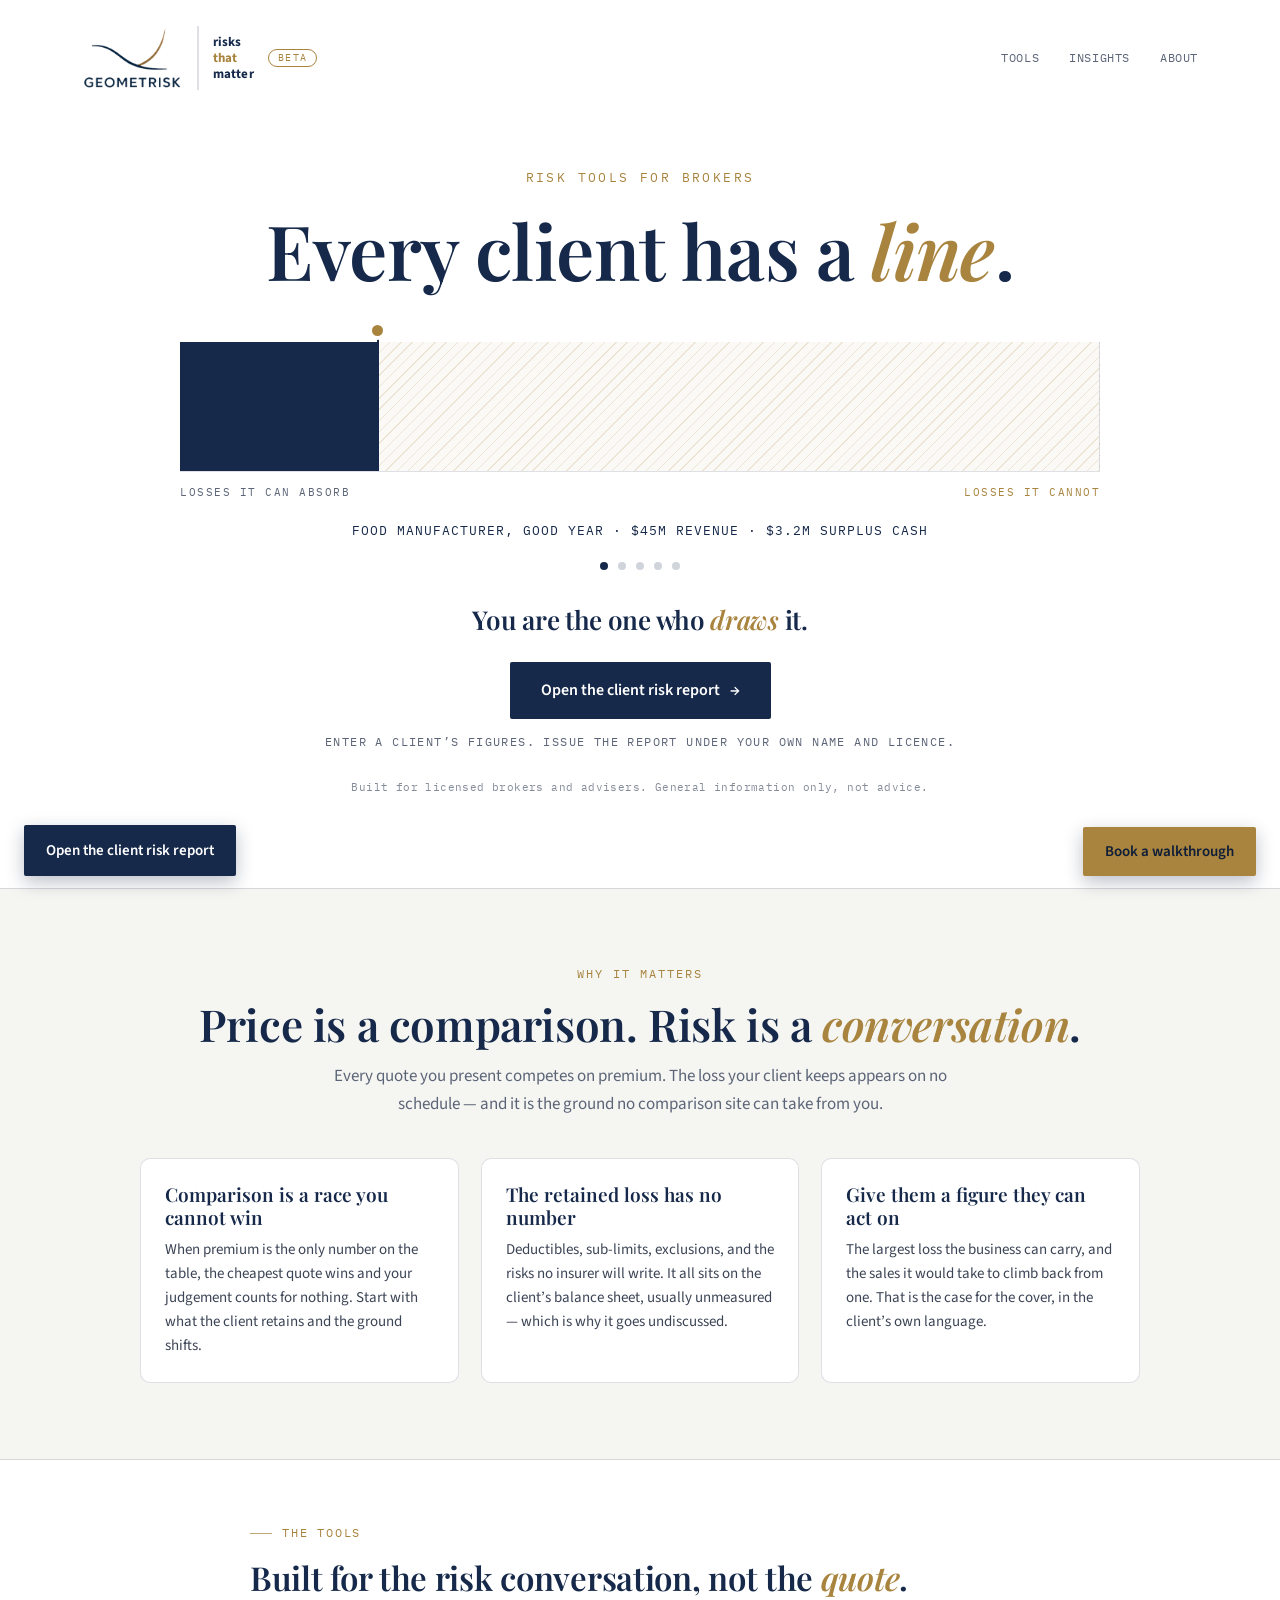
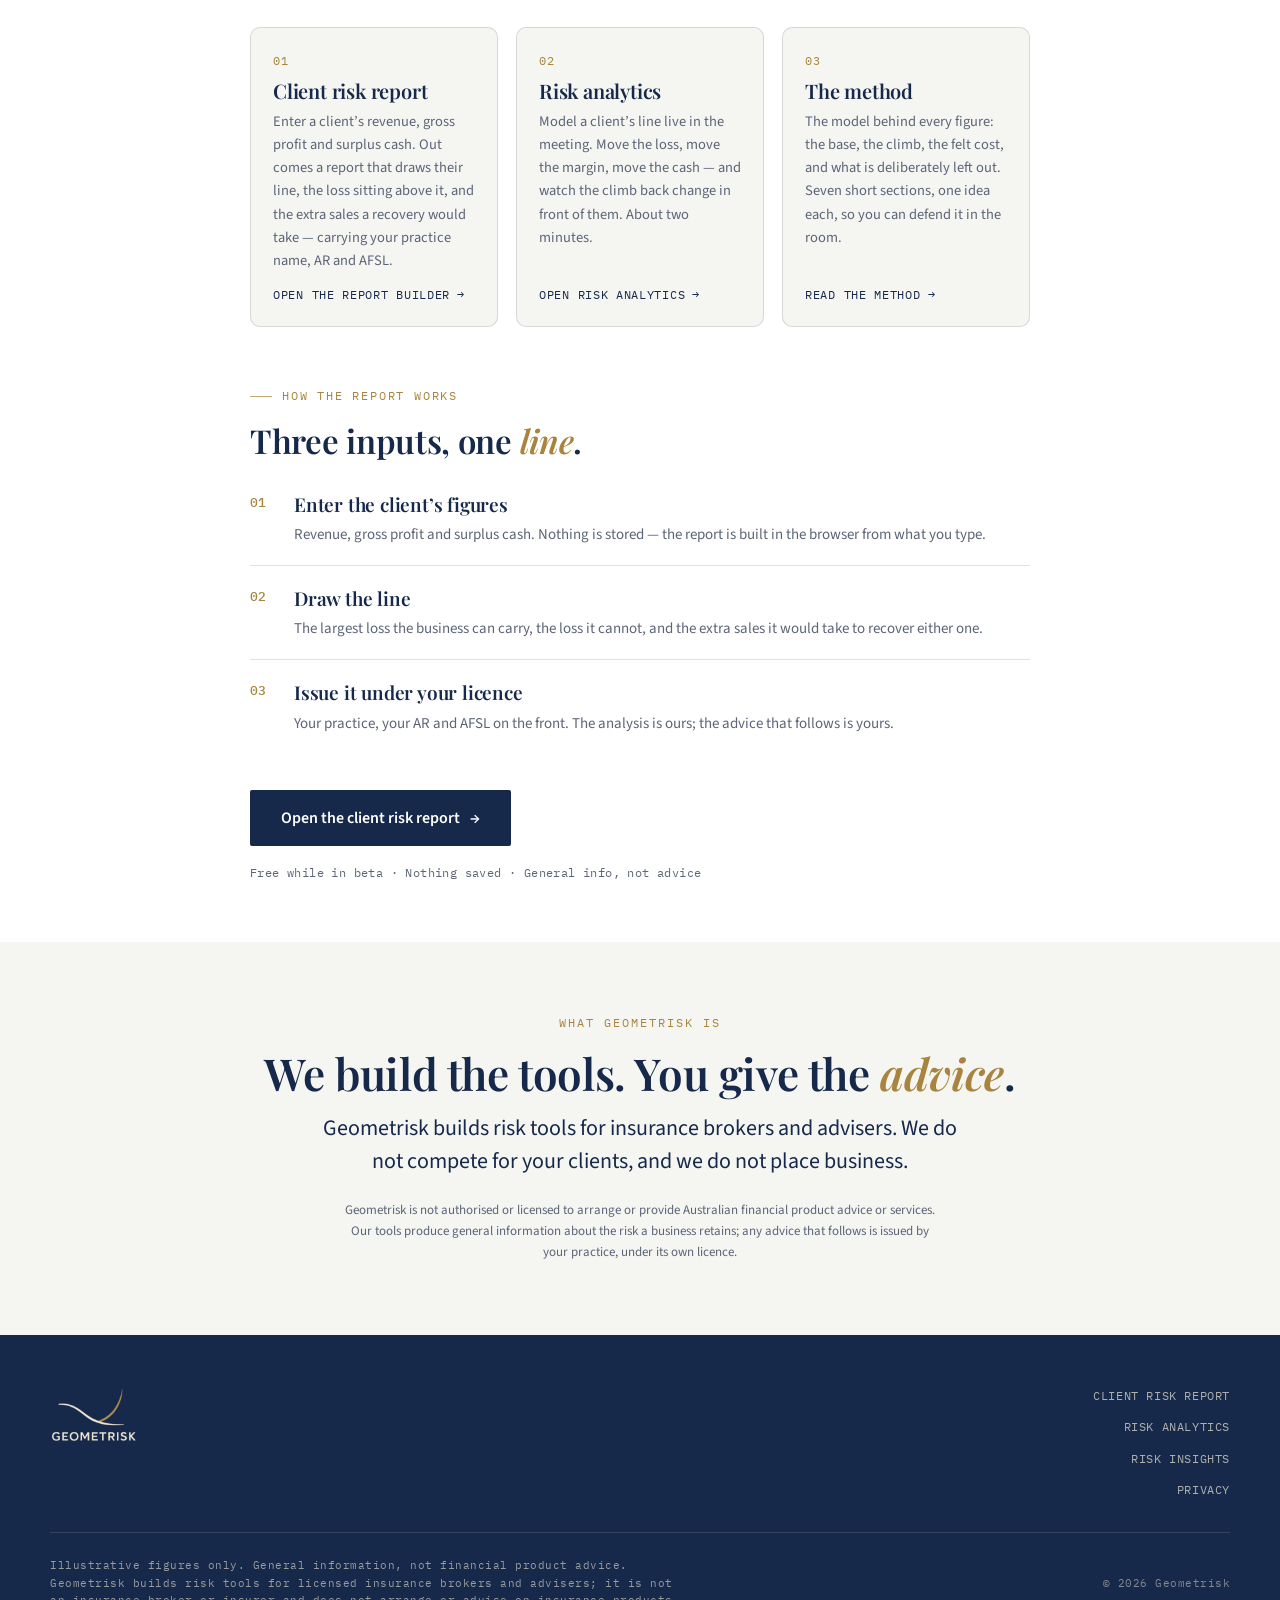
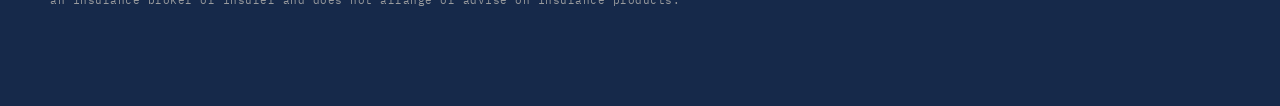
==== commit 4617dd85: "Refocus the site on risk tools for brokers The site spoke to businesses first: the homepage sent the" ====
--- a/index.html
+++ b/index.html
@@ -3,8 +3,8 @@
 <head>
 <meta charset="UTF-8">
 <meta name="viewport" content="width=device-width, initial-scale=1.0">
-<title>Geometrisk · Every business has a line</title>
-<meta name="description" content="Geometrisk is a risk and capital advisory. Find the loss your business can carry, and the line it cannot cross. General information only, not financial product advice.">
+<title>Geometrisk · Risk tools for brokers</title>
+<meta name="description" content="Geometrisk builds risk tools for insurance brokers and advisers: draw a client’s risk line, show the loss they retain and the sales it takes to recover. General information only, not financial product advice.">
 <link rel="preconnect" href="https://fonts.googleapis.com">
 <link rel="preconnect" href="https://fonts.gstatic.com" crossorigin>
 <link rel="icon" type="image/png" href="assets/geometrisk-logo.png">
@@ -128,6 +128,22 @@
   .chips{margin-top:18px;font-family:var(--mono);font-size:11.5px;letter-spacing:.4px;color:var(--muted)}
 
 
+
+  /* ---------- tool cards ---------- */
+  .toolgrid{display:grid;grid-template-columns:repeat(3,1fr);gap:18px;margin-bottom:8px}
+  .tool{display:flex;flex-direction:column;gap:8px;background:var(--cream);border:1px solid var(--line);
+        border-radius:10px;padding:24px 22px 22px;text-decoration:none;transition:border-color .2s,transform .2s,box-shadow .2s}
+  .tool:hover{border-color:var(--gold);transform:translateY(-2px);box-shadow:0 10px 26px rgba(14,29,56,.08)}
+  .tool .tnum{font-family:var(--mono);font-size:12px;letter-spacing:1.4px;color:var(--gold)}
+  .tool strong{font-family:var(--serif);font-weight:600;font-size:20px;letter-spacing:-.2px;color:var(--navy);line-height:1.15}
+  .tool .tdesc{font-size:14.5px;line-height:1.6;color:var(--muted);flex:1}
+  .tool .tgo{font-family:var(--mono);font-size:11.5px;letter-spacing:.7px;text-transform:uppercase;
+             color:var(--navy);margin-top:6px;display:inline-flex;align-items:center;gap:7px}
+  .tool:hover .tgo{color:var(--gold)}
+  .tool:hover .arw{transform:translateX(4px)}
+  .tool .arw{transition:transform .22s ease}
+  @media(max-width:860px){ .toolgrid{grid-template-columns:1fr} }
+
   /* ---------- positioning band ---------- */
   .whatis{background:var(--cream);padding:72px 32px}
   .whatis .win{max-width:760px;margin:0 auto;text-align:center}
@@ -146,7 +162,7 @@
                            border-radius:50%;background:var(--gold)}
   .whatis .wdisc{font-size:13px;color:var(--muted);line-height:1.6;max-width:600px;margin:0 auto}
 
-  /* Why it matters – qualitative */
+  /* Why it matters — qualitative */
   .whymatters{background:var(--cream);padding:76px 32px;border-top:1px solid var(--line);border-bottom:1px solid var(--line)}
   .whymatters .win{max-width:1000px;margin:0 auto;text-align:center}
   .whymatters .wmtag,.whatis .wmtag{font-family:var(--mono);font-size:12px;letter-spacing:2px;text-transform:uppercase;color:var(--gold);margin-bottom:16px}
@@ -159,25 +175,7 @@
   .wmcard p{font-size:15px;line-height:1.6;color:var(--ink);opacity:.85}
   @media(max-width:760px){ .wmgrid{grid-template-columns:1fr} }
 
-  /* By the numbers – what risk costs */
-  .risks{background:var(--cream-hi);padding:76px 32px;border-bottom:1px solid var(--line)}
-  .risks .win{max-width:1000px;margin:0 auto;text-align:center}
-  .risks .wmtag{font-family:var(--mono);font-size:12px;letter-spacing:2px;text-transform:uppercase;color:var(--gold);margin-bottom:16px}
-  .risks h2{font-family:var(--serif);font-weight:600;font-size:clamp(28px,3.8vw,44px);line-height:1.08;letter-spacing:-.4px;color:var(--navy);margin-bottom:16px}
-  .risks h2 .ital{font-style:italic;color:var(--gold)}
-  .risks .rlead{font-size:17px;color:var(--muted);line-height:1.6;max-width:660px;margin:0 auto 40px}
-  .rkgrid{display:grid;grid-template-columns:repeat(3,1fr);gap:22px;text-align:left}
-  .rkcard{background:var(--cream);border:1px solid var(--line);border-radius:10px;padding:24px 24px;display:flex;flex-direction:column}
-  .rkcard .rkfig{font-family:var(--serif);font-weight:700;font-size:34px;line-height:1;letter-spacing:-.5px;color:var(--gold)}
-  .rkcard .rkunit{font-family:var(--mono);font-size:10.5px;letter-spacing:.06em;text-transform:uppercase;color:var(--muted);margin-top:9px}
-  .rkcard h4{font-family:var(--serif);font-weight:600;font-size:18px;color:var(--navy);margin:16px 0 6px;line-height:1.2}
-  .rkcard p{font-size:14px;line-height:1.55;color:var(--ink);opacity:.85}
-  .rkcard .rksrc{margin-top:14px;padding-top:12px;border-top:1px solid var(--line);
-                 font-family:var(--mono);font-size:10px;letter-spacing:.04em;color:var(--muted);opacity:.85}
-  .rknote{margin:30px auto 0;font-size:12px;color:var(--muted);line-height:1.6;max-width:760px}
-  @media(max-width:760px){ .rkgrid{grid-template-columns:1fr} }
-
-  /* Why that matters – recovery calculator */
+  /* Why that matters — recovery calculator */
   .whyfin{background:var(--cream-hi);padding:78px 32px;border-top:1px solid var(--line)}
   .whyfin .win{max-width:760px;margin:0 auto;text-align:center}
   .whyfin .plabel{font-family:var(--mono);font-size:12px;letter-spacing:2px;text-transform:uppercase;
@@ -213,8 +211,12 @@
   .recover .mult b{color:var(--navy);font-weight:700}
   @media (max-width:560px){ .recover .ctrls{grid-template-columns:1fr;gap:18px} }
 
-  /* ---------- referral: floating link ---------- */
-  .fabline{position:fixed;right:24px;bottom:24px;z-index:60;background:var(--navy);color:var(--cream-hi);
+  /* ---------- referral: floating button + panel ---------- */
+  .fab{position:fixed;right:24px;bottom:24px;z-index:60;background:var(--gold);color:var(--deep);
+       border:none;border-radius:2px;padding:14px 22px;font-family:var(--body);font-weight:600;
+       font-size:15px;cursor:pointer;box-shadow:0 6px 18px rgba(14,29,56,.28);transition:background .22s ease}
+  .fab:hover{background:var(--gold-soft)}
+  .fabline{position:fixed;left:24px;bottom:24px;z-index:60;background:var(--navy);color:var(--cream-hi);
            border-radius:2px;padding:14px 22px;font-family:var(--body);font-weight:600;font-size:15px;
            text-decoration:none;box-shadow:0 6px 18px rgba(14,29,56,.28);transition:background .22s ease}
   .fabline:hover{background:var(--deep)}
@@ -231,6 +233,20 @@
   .fnav a{font-family:var(--mono);font-size:12px;letter-spacing:.6px;text-transform:uppercase;
           color:rgba(241,232,214,.7);text-decoration:none;transition:color .2s}
   .fnav a:hover{color:#fff}
+  .overlay{position:fixed;inset:0;z-index:70;background:rgba(14,29,56,.55);display:none;
+           align-items:flex-start;justify-content:center;padding:6vh 20px 40px;overflow-y:auto}
+  .overlay.open{display:flex}
+  .modal{background:var(--cream-hi);border-radius:4px;max-width:480px;width:100%;
+         padding:34px 32px;position:relative}
+  .modal .mclose{position:absolute;top:12px;right:12px;background:none;border:none;font-size:24px;
+                 line-height:1;color:var(--muted);cursor:pointer;padding:6px}
+  .modal .mclose:hover{color:var(--navy)}
+  .modal h3{font-family:var(--serif);font-weight:600;font-size:24px;color:var(--navy);
+            line-height:1.15;margin-bottom:10px}
+  .modal .mnote{font-size:14px;color:var(--muted);margin-bottom:20px}
+  .modal.booking{max-width:820px}
+  #bookingEmbed iframe{display:block;width:100%;height:620px;border:1px solid var(--line);border-radius:4px;background:#fff}
+
   footer{background:var(--navy);color:rgba(241,232,214,.6);padding:52px 32px 96px}
   .foot{max-width:1180px;margin:0 auto;display:flex;align-items:flex-start;
         justify-content:flex-start;gap:32px;flex-wrap:wrap}
@@ -264,7 +280,7 @@
 
 <nav>
   <div class="brand">
-    <a class="wordmark" href="#">
+    <a class="wordmark" href="index.html">
       <img class="logoimg" src="assets/geometrisk-logo.png" alt="Geometrisk">
     </a>
     <div class="divider"></div>
@@ -272,16 +288,16 @@
     <span class="beta" style="font-family:var(--mono),ui-monospace,monospace;font-size:10px;letter-spacing:.14em;text-transform:uppercase;color:var(--gold);border:1px solid var(--gold);border-radius:100px;padding:3px 9px;line-height:1;white-space:nowrap;align-self:center">Beta</span>
   </div>
   <div class="navlinks">
-    <a href="#businesses">For businesses</a>
-    <a href="for-brokers.html">For brokers</a>
+    <a href="#tools">Tools</a>
+    <a href="methodology.html">Insights</a>
     <a href="about.html">About</a>
   </div>
 </nav>
 
 <!-- ============ HERO: THE PARTITION ============ -->
 <header class="hero">
-  <div class="eyebrow">Clarity on your risks</div>
-  <h1>Every business has a <span class="ital">line</span>.</h1>
+  <div class="eyebrow">Risk tools for brokers</div>
+  <h1>Every client has a <span class="ital">line</span>.</h1>
 
   <div class="lineblock">
     <div class="herofade" id="heroFade">
@@ -300,113 +316,76 @@
         <span class="r">Losses it cannot</span>
       </div>
       <div class="readout">
-        <div class="who" id="who">Food manufacturer, good year · $45m revenue · $3.2m surplus cash</div>
+        <div class="who" id="who">Food manufacturer, good year &middot; $45m revenue &middot; $3.2m surplus cash</div>
       </div>
     </div>
     <div class="dots" id="heroDots"></div>
 
-    <p class="heroline">The best risk advisors help you find <span class="ital">yours</span>.</p>
+    <p class="heroline">You are the one who <span class="ital">draws</span> it.</p>
     <div class="herocta">
-      <a class="cta solid" href="find-advisor.html">Find your risk advisor <span class="arw">&rarr;</span></a>
-      <div class="sub">Advisors who start with your risk appetite – not an insurer's product.</div>
+      <a class="cta solid" href="broker-report.html">Open the client risk report <span class="arw">&rarr;</span></a>
+      <div class="sub">Enter a client&rsquo;s figures. Issue the report under your own name and licence.</div>
     </div>
-    <div class="herodisc">General information only, not advice.</div>
+    <div class="herodisc">Built for licensed brokers and advisers. General information only, not advice.</div>
   </div>
 </header>
 
 <!-- ============ WHY IT MATTERS ============ -->
 <section class="whymatters">
   <div class="win">
-    <div class="wmtag">Why Risk Matters</div>
-    <h2>Profit is finite. Risk is <span class="ital">uncapped</span>.</h2>
-    <p class="wmlead">You keep a fixed slice of every sale. The loss you keep has no such limit – and no policy is coming for it.</p>
+    <div class="wmtag">Why it matters</div>
+    <h2>Price is a comparison. Risk is a <span class="ital">conversation</span>.</h2>
+    <p class="wmlead">Every quote you present competes on premium. The loss your client keeps appears on no schedule &mdash; and it is the ground no comparison site can take from you.</p>
     <div class="wmgrid">
-      <div class="wmcard"><h4>The downside has no ceiling</h4><p>Your profit is a fixed slice of each sale. A loss you keep is not – one bad day can undo years of them.</p></div>
-      <div class="wmcard"><h4>Insurance stops at the exclusions</h4><p>Sub-limits, exclusions, and the risks no insurer will write. Whatever&rsquo;s left sits on your balance sheet, usually unmeasured.</p></div>
-      <div class="wmcard"><h4>A loss costs more than the loss</h4><p>To rebuild what you retain, you have to sell it many times over. Knowing that climb before it lands is the whole point.</p></div>
+      <div class="wmcard"><h4>Comparison is a race you cannot win</h4><p>When premium is the only number on the table, the cheapest quote wins and your judgement counts for nothing. Start with what the client retains and the ground shifts.</p></div>
+      <div class="wmcard"><h4>The retained loss has no number</h4><p>Deductibles, sub-limits, exclusions, and the risks no insurer will write. It all sits on the client&rsquo;s balance sheet, usually unmeasured &mdash; which is why it goes undiscussed.</p></div>
+      <div class="wmcard"><h4>Give them a figure they can act on</h4><p>The largest loss the business can carry, and the sales it would take to climb back from one. That is the case for the cover, in the client&rsquo;s own language.</p></div>
     </div>
   </div>
 </section>
 
-<!-- ============ BY THE NUMBERS: WHAT RISK COSTS ============ -->
-<section class="risks">
-  <div class="win">
-    <div class="wmtag">By the numbers</div>
-    <h2>What risk costs Australian <span class="ital">business</span>.</h2>
-    <p class="rlead">A handful of familiar risks quietly drain billions from Australian businesses each year. A sense of the scale that sits on the balance sheet:</p>
-    <div class="rkgrid">
-
-      <div class="rkcard">
-        <div class="rkfig">$4.5bn</div>
-        <div class="rkunit">Insured losses a year</div>
-        <h4>Floods, storms &amp; cyclones</h4>
-        <p>Extreme weather claims have more than doubled in five years, driven largely by flood.</p>
-        <div class="rksrc">Insurance Council of Australia</div>
-      </div>
-
-      <div class="rkcard">
-        <div class="rkfig">$28.6bn</div>
-        <div class="rkunit">Cost to the economy a year</div>
-        <h4>Workplace injury &amp; illness</h4>
-        <p>The productivity, wage and health toll of work-related injury and illness.</p>
-        <div class="rksrc">Safe Work Australia</div>
-      </div>
-
-      <div class="rkcard">
-        <div class="rkfig">$2.0bn</div>
-        <div class="rkunit">Reported losses, 2024</div>
-        <h4>Scams &amp; fraud</h4>
-        <p>Payment redirection and business email compromise hit businesses hardest.</p>
-        <div class="rksrc">ACCC &middot; National Anti-Scam Centre</div>
-      </div>
-
-      <div class="rkcard">
-        <div class="rkfig">$49,600</div>
-        <div class="rkunit">Average loss per incident, small business</div>
-        <h4>Cybercrime</h4>
-        <p>A cybercrime is reported every six minutes. Most never reach the headlines.</p>
-        <div class="rksrc">Australian Signals Directorate</div>
-      </div>
-
-      <div class="rkcard">
-        <div class="rkfig">$500k+</div>
-        <div class="rkunit">A severe escape-of-liquid claim</div>
-        <h4>Water damage</h4>
-        <p>Burst pipes and failed flexi-hoses &ndash; one of the most common property claims.</p>
-        <div class="rksrc">Insurer claims data</div>
-      </div>
-
-      <div class="rkcard">
-        <div class="rkfig">$2.4bn</div>
-        <div class="rkunit">Insured losses, one season</div>
-        <h4>Bushfire</h4>
-        <p>Black Summer alone. A single season can eclipse years of ordinary claims.</p>
-        <div class="rksrc">Insurance Council of Australia</div>
-      </div>
-
+<!-- ============ THE TOOLS ============ -->
+<main class="split">
+  <section class="panel biz" id="tools">
+    <div class="plabel">The tools</div>
+    <h2>Built for the risk conversation, not the <span class="ital">quote</span>.</h2>
+
+    <div class="toolgrid">
+      <a class="tool" href="broker-report.html">
+        <span class="tnum">01</span>
+        <strong>Client risk report</strong>
+        <span class="tdesc">Enter a client&rsquo;s revenue, gross profit and surplus cash. Out comes a report that draws their line, the loss sitting above it, and the extra sales a recovery would take &mdash; carrying your practice name, AR and AFSL.</span>
+        <span class="tgo">Open the report builder <span class="arw">&rarr;</span></span>
+      </a>
+      <a class="tool" href="find-your-line.html">
+        <span class="tnum">02</span>
+        <strong>Risk analytics</strong>
+        <span class="tdesc">Model a client&rsquo;s line live in the meeting. Move the loss, move the margin, move the cash &mdash; and watch the climb back change in front of them. About two minutes.</span>
+        <span class="tgo">Open risk analytics <span class="arw">&rarr;</span></span>
+      </a>
+      <a class="tool" href="methodology.html">
+        <span class="tnum">03</span>
+        <strong>The method</strong>
+        <span class="tdesc">The model behind every figure: the base, the climb, the felt cost, and what is deliberately left out. Seven short sections, one idea each, so you can defend it in the room.</span>
+        <span class="tgo">Read the method <span class="arw">&rarr;</span></span>
+      </a>
     </div>
-    <p class="rknote">Indicative figures drawn from the most recent public reporting by the Insurance Council of Australia, the Australian Signals Directorate, the ACCC and Safe Work Australia. Most losses land on the businesses that carry them, not on a policy. General information only, not advice.</p>
-  </div>
-</section>
-
-<!-- ============ FOR BUSINESSES ============ -->
-<main class="split">
-  <section class="panel biz" id="businesses">
-    <div class="plabel">How it works</div>
-    <h2>The right risk advisor, in three <span class="ital">answers</span>.</h2>
+
+    <div class="plabel" style="margin-top:60px">How the report works</div>
+    <h2>Three inputs, one <span class="ital">line</span>.</h2>
     <ol class="steps">
       <li class="step"><span class="num">01</span><span class="txt">
-        <strong>Your occupation</strong>
-        <span>What your business does, so we match advisors who understand your industry&rsquo;s risks.</span></span></li>
+        <strong>Enter the client&rsquo;s figures</strong>
+        <span>Revenue, gross profit and surplus cash. Nothing is stored &mdash; the report is built in the browser from what you type.</span></span></li>
       <li class="step"><span class="num">02</span><span class="txt">
-        <strong>Your scale</strong>
-        <span>The size of your business affects where the line lands.</span></span></li>
+        <strong>Draw the line</strong>
+        <span>The largest loss the business can carry, the loss it cannot, and the extra sales it would take to recover either one.</span></span></li>
       <li class="step"><span class="num">03</span><span class="txt">
-        <strong>Your postcode</strong>
-        <span>Where you are, so we can surface the risk advisors relevant to your area.</span></span></li>
+        <strong>Issue it under your licence</strong>
+        <span>Your practice, your AR and AFSL on the front. The analysis is ours; the advice that follows is yours.</span></span></li>
     </ol>
-    <a class="cta solid" href="find-advisor.html">Find your risk advisor <span class="arw">&rarr;</span></a>
-    <div class="chips">Free · About a minute · General info, not advice</div>
+    <a class="cta solid" href="broker-report.html">Open the client risk report <span class="arw">&rarr;</span></a>
+    <div class="chips">Free while in beta &middot; Nothing saved &middot; General info, not advice</div>
   </section>
 </main>
 
@@ -415,13 +394,28 @@
 <section class="whatis">
   <div class="win">
     <div class="wmtag">What Geometrisk is</div>
-    <h2>Your risk is our <span class="ital">business</span>.</h2>
-    <p class="wlead">We connect you with independent risk advisors who begin with the risks you carry – not the products they can sell.</p>
-    <p class="wdisc">Geometrisk is not authorised or licensed to arrange or provide Australian financial product advice or services. We focus on the risk you retain; arranging or advising on insurance is a broker's role, not ours.</p>
+    <h2>We build the tools. You give the <span class="ital">advice</span>.</h2>
+    <p class="wlead">Geometrisk builds risk tools for insurance brokers and advisers. We do not compete for your clients, and we do not place business.</p>
+    <p class="wdisc">Geometrisk is not authorised or licensed to arrange or provide Australian financial product advice or services. Our tools produce general information about the risk a business retains; any advice that follows is issued by your practice, under its own licence.</p>
   </div>
 </section>
 
-<a class="fabline" href="find-advisor.html">Find your risk advisor</a>
+<button class="fab" id="fabAdvisor" type="button">Book a walkthrough</button>
+
+<a class="fabline" href="broker-report.html">Open the client risk report</a>
+
+<div class="overlay" id="advOverlay" role="dialog" aria-modal="true" aria-labelledby="advTitle">
+  <div class="modal booking">
+    <button class="mclose" id="advClose" type="button" aria-label="Close">&times;</button>
+    <h3 id="advTitle">Book a walkthrough</h3>
+    <p class="mnote">Thirty minutes on the tools and how they land in a client meeting &mdash; bring a live example if you have one. No pitch. Pick a time that suits.</p>
+    <div id="bookingEmbed">
+      <iframe id="bookingFrame" title="Book a walkthrough" loading="lazy"
+              data-src="https://calendar.google.com/calendar/appointments/schedules/AcZssZ0TeMW59az6l0kuB2lBWGXXpeA4s1Cl8Jg3SaHPuk0Yoe3REX5TW5AF_lgUrPgbJNw7KQ0ZUQzE?gv=true"
+              src="about:blank" frameborder="0"></iframe>
+    </div>
+  </div>
+</div>
 
 <footer>
   <div class="foot">
@@ -429,13 +423,14 @@
       <img src="assets/geometrisk-logo-light.png" alt="Geometrisk">
     </a>
     <nav class="fnav" aria-label="Footer">
+      <a href="broker-report.html">Client risk report</a>
+      <a href="find-your-line.html">Risk Analytics</a>
       <a href="methodology.html">Risk Insights</a>
-      <a href="find-your-line.html">Risk Analytics</a>
       <a href="privacy.html">Privacy</a>
     </nav>
   </div>
   <div class="footbar">
-    <div class="disc">Illustrative figures only. General information, not financial product advice. Geometrisk helps businesses understand the risk they retain; it is not an insurance broker or insurer and does not arrange or advise on insurance products.</div>
+    <div class="disc">Illustrative figures only. General information, not financial product advice. Geometrisk builds risk tools for licensed insurance brokers and advisers; it is not an insurance broker or insurer and does not arrange or advise on insurance products.</div>
     <div class="fcopy">&copy; 2026 Geometrisk</div>
   </div>
 </footer>
@@ -448,7 +443,7 @@
   /* ---------------- HERO: the partition ---------------- */
   // Each business appears in a good year, then slides to its lean year.
   // Marker position = ln((line / revenue) * 52) / ln(52) as a %, floored at
-  // 2% – precomputed to match the Step 1 calculator; never placed by hand.
+  // 2% — precomputed to match the Step 1 calculator; never placed by hand.
   var BUSINESSES=[
     { good:{line:2020000, pos:21.5, caption:'Food manufacturer, good year · $45m revenue · $3.2m surplus cash'},
       lean:{line:1010000, pos:8.2,  caption:'Food manufacturer, lean year · $38m revenue · $1.6m surplus cash'} },
@@ -532,5 +527,25 @@
 
 
 
+<script>
+/* ---------------- BOOKING: floating button + calendar modal ---------------- */
+(function(){
+  "use strict";
+  var overlay=document.getElementById('advOverlay'),
+      frame=document.getElementById('bookingFrame');
+
+  function open(){
+    // load the Google Appointment Schedule on first open only
+    if(frame.getAttribute('src')==='about:blank') frame.setAttribute('src',frame.dataset.src);
+    overlay.classList.add('open');document.body.style.overflow='hidden';
+  }
+  function close(){overlay.classList.remove('open');document.body.style.overflow='';}
+  document.getElementById('fabAdvisor').addEventListener('click',open);
+  document.getElementById('advClose').addEventListener('click',close);
+  overlay.addEventListener('click',function(e){if(e.target===overlay)close();});
+  document.addEventListener('keydown',function(e){if(e.key==='Escape'&&overlay.classList.contains('open'))close();});
+})();
+</script>
+
 </body>
 </html>
